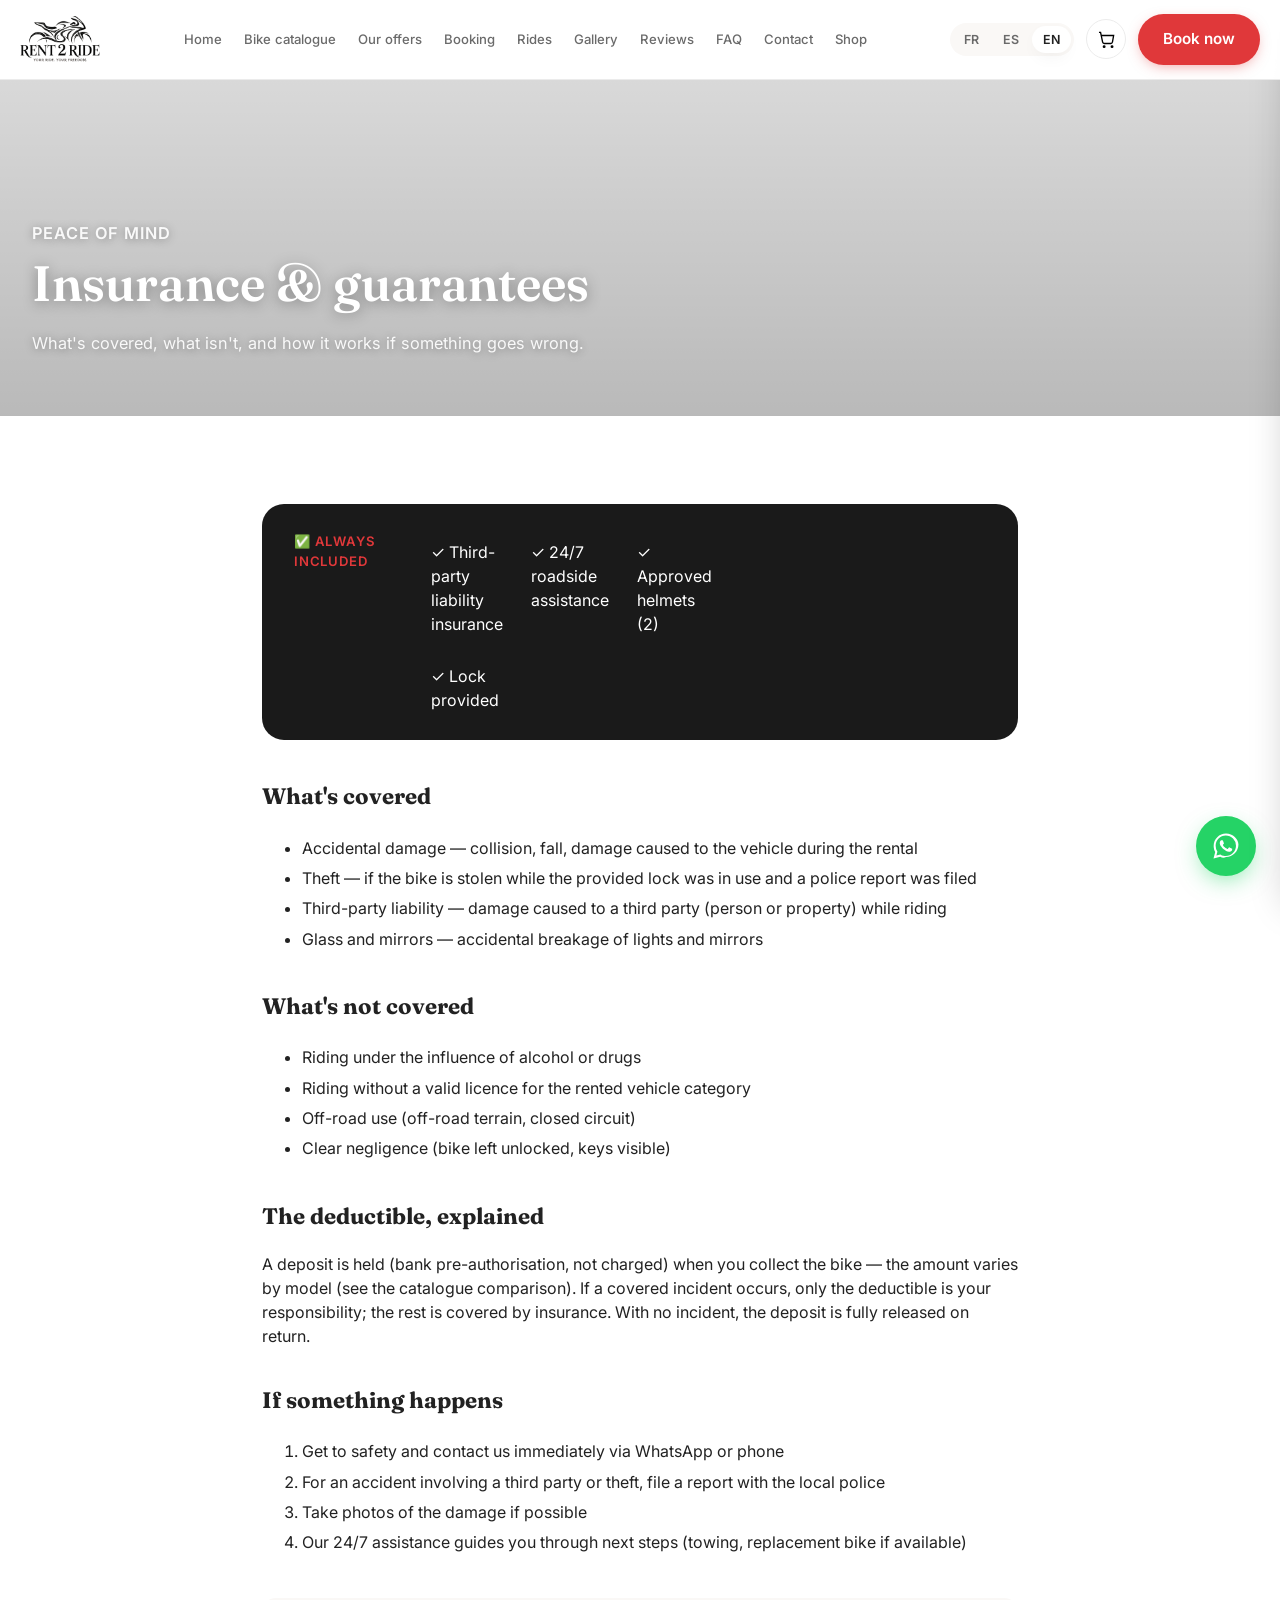
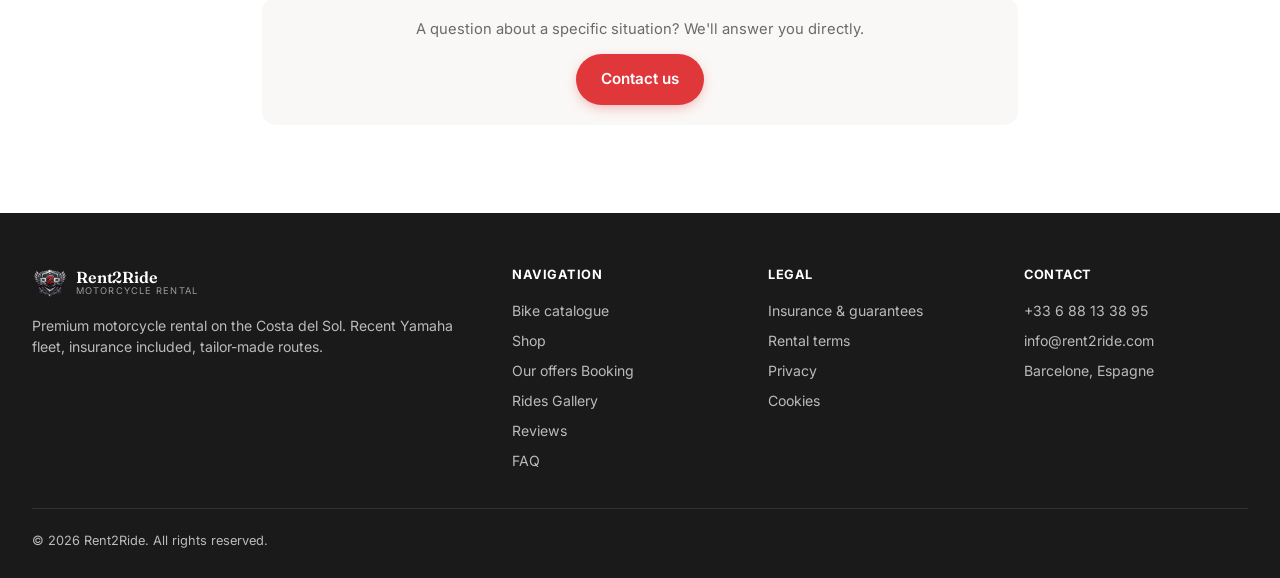
==== assurance.html @ 0ebe7603 "maj" ====
<!DOCTYPE html>
<html lang="fr">
<head>
<meta charset="UTF-8">
<meta name="viewport" content="width=device-width, initial-scale=1.0">
<title data-i18n="title_insurance">Assurance & Garanties — Rent2Ride</title>
<meta name="description" content="Ce qui est couvert par l'assurance incluse avec chaque location de moto Rent2Ride : dommages, vol, franchise, assistance.">
<link rel="canonical" href="https://motion3d95.github.io/Rent2Ride/assurance.html">
<link rel="manifest" href="./manifest.json">
<meta name="theme-color" content="#E0383A">
<link rel="icon" type="image/png" href="./favicon.png">
<link rel="preconnect" href="https://fonts.googleapis.com">
<link rel="preconnect" href="https://fonts.gstatic.com" crossorigin>
<link href="https://fonts.googleapis.com/css2?family=Fraunces:ital,opsz,wght@0,9..144,400;0,9..144,600;1,9..144,500&family=Inter:wght@400;500;600;700&display=swap" rel="stylesheet">
<link rel="stylesheet" href="./css/base.css">
<link rel="stylesheet" href="./css/components.css">
</head>
<body>

<header class="site-header">
  <nav class="nav">
    <a href="index.html" class="logo">
      <img src="./images/logo-signature.png" alt="Rent2Ride — Your Ride. Your Freedom." class="logo-full">
    </a>
    <button class="burger" aria-label="Menu" aria-expanded="false">&#9776;</button>
    <div class="nav-links">
      <a href="index.html" data-i18n="nav_home">Accueil</a>
      <a href="catalogue.html" data-i18n="nav_fleet">Catalogue motos</a>
      <a href="offres.html" data-i18n="nav_packs">Nos offres</a>
      <a href="reservation.html" data-i18n="nav_booking">Réservation</a>
      <a href="balades.html" data-i18n="nav_rides">Balades</a>
      <a href="galerie.html" data-i18n="nav_gallery">Galerie</a>
      <a href="avis.html" data-i18n="nav_reviews">Avis clients</a>
      <a href="faq.html" data-i18n="nav_faq">FAQ</a>
      <a href="contact.html" data-i18n="nav_contact">Contact</a>
      <a href="boutique.html" data-i18n="nav_shop">Boutique</a>
      <a href="reservation.html#booking" class="btn btn-primary nav-cta" data-i18n="nav_book">Réserver</a>
    </div>
    <div class="nav-right">
      <div class="lang-switch">
        <button data-lang="fr">FR</button>
        <button data-lang="es">ES</button>
        <button data-lang="en">EN</button>
      </div>
      <button class="cart-toggle" aria-label="Panier" title="Panier">
        <svg viewBox="0 0 24 24" fill="none" stroke="currentColor" stroke-width="1.7"><circle cx="9" cy="21" r="1"/><circle cx="19" cy="21" r="1"/><path d="M2.5 3h2l2.6 12.4a2 2 0 0 0 2 1.6h8.4a2 2 0 0 0 2-1.6L21 7H6"/></svg>
        <span class="cart-badge">0</span>
      </button>
      <a href="reservation.html#booking" class="btn btn-primary" data-i18n="nav_book">Réserver</a>
    </div>
  </nav>
</header>

<section class="page-hero" style="--hero-img:url('./images/route-coast.jpg')">
  <div class="container">
    <p class="eyebrow" data-i18n="insurance_eyebrow">TRANQUILLITÉ D'ESPRIT</p>
    <h1 data-i18n="insurance_title">Assurance &amp; garanties</h1>
    <p data-i18n="insurance_sub">Ce qui est couvert, ce qui ne l'est pas, et comment ça marche en cas de pépin.</p>
  </div>
</section>

<section class="section">
  <div class="container" style="max-width:820px;">

    <div class="included-strip" style="margin-bottom:40px;">
      <p class="eyebrow" data-i18n="insurance_included_h">✅ TOUJOURS INCLUS</p>
      <div class="included-grid">
        <div><span>✓</span> <span data-i18n="ins_inc_1">Assurance responsabilité civile</span></div>
        <div><span>✓</span> <span data-i18n="ins_inc_2">Assistance dépannage 24/7</span></div>
        <div><span>✓</span> <span data-i18n="ins_inc_3">Casques homologués (2)</span></div>
        <div><span>✓</span> <span data-i18n="ins_inc_4">Antivol fourni</span></div>
      </div>
    </div>

    <h2 style="font-family:var(--f-display); font-size:1.4rem;" data-i18n="ins_h_covered">Ce qui est couvert</h2>
    <ul style="line-height:1.9;">
      <li data-i18n="ins_cov_1">Dommages accidentels — collision, chute, dégâts causés au véhicule pendant la location</li>
      <li data-i18n="ins_cov_2">Vol — si la moto est volée alors que l'antivol fourni était utilisé et que vous avez déposé plainte</li>
      <li data-i18n="ins_cov_3">Responsabilité civile — dommages causés à un tiers (personne ou bien) pendant la conduite</li>
      <li data-i18n="ins_cov_4">Bris de glace et rétroviseurs — casse accidentelle des optiques et rétroviseurs</li>
    </ul>

    <h2 style="font-family:var(--f-display); font-size:1.4rem; margin-top:36px;" data-i18n="ins_h_excluded">Ce qui n'est pas couvert</h2>
    <ul style="line-height:1.9;">
      <li data-i18n="ins_exc_1">Conduite sous l'emprise d'alcool ou de stupéfiants</li>
      <li data-i18n="ins_exc_2">Conduite sans permis valide pour la catégorie du véhicule loué</li>
      <li data-i18n="ins_exc_3">Usage hors route (tout-terrain, circuit fermé)</li>
      <li data-i18n="ins_exc_4">Négligence manifeste (moto laissée non verrouillée, clés visibles)</li>
    </ul>

    <h2 style="font-family:var(--f-display); font-size:1.4rem; margin-top:36px;" data-i18n="ins_h_deposit">La franchise, en clair</h2>
    <p data-i18n="ins_deposit_p">Une caution est prélevée (empreinte bancaire, non débitée) au retrait de la moto — son montant varie selon le modèle (voir le comparateur du catalogue). En cas de sinistre couvert, seule la franchise reste à votre charge ; le reste est pris en charge par l'assurance. Sans sinistre, la caution est intégralement libérée au retour du véhicule.</p>

    <h2 style="font-family:var(--f-display); font-size:1.4rem; margin-top:36px;" data-i18n="ins_h_claim">En cas de sinistre</h2>
    <ol style="line-height:1.9;">
      <li data-i18n="ins_claim_1">Mettez-vous en sécurité et contactez-nous immédiatement via WhatsApp ou par téléphone</li>
      <li data-i18n="ins_claim_2">En cas d'accident avec un tiers ou de vol, déposez plainte auprès de la police locale</li>
      <li data-i18n="ins_claim_3">Prenez des photos des dégâts si possible</li>
      <li data-i18n="ins_claim_4">Notre assistance 24/7 vous guide pour la suite (remorquage, moto de remplacement si disponible)</li>
    </ol>

    <div style="background:var(--c-bg-cream); border-radius:var(--radius-md); padding:20px 24px; margin-top:40px; text-align:center;">
      <p style="margin:0 0 14px; font-size:.92rem; color:var(--c-ink-soft);" data-i18n="ins_cta_text">Une question sur une situation précise ? On vous répond directement.</p>
      <a href="contact.html" class="btn btn-primary" data-i18n="ins_cta_btn">Nous contacter</a>
    </div>

  </div>
</section>

<footer class="site-footer">
  <div class="container">
    <div class="footer-grid">
      <div>
        <div class="logo" style="margin-bottom:14px;">
          <span class="logo-mark"><img src="./images/logo-header.png" alt="Rent2Ride logo"></span>
          <span class="logo-text"><strong style="color:#fff;">Rent2Ride</strong><span>Motorcycle Rental</span></span>
        </div>
        <p data-i18n="footer_about">Location de motos premium sur la Costa del Sol.</p>
      </div>
      <div>
        <h5 data-i18n="footer_nav_h">Navigation</h5>
        <ul>
          <li><a href="catalogue.html" data-i18n="nav_fleet">Catalogue motos</a></li>
          <li><a href="boutique.html" data-i18n="nav_shop">Boutique</a></li>
          <li><a href="offres.html" data-i18n="nav_packs">Nos offres</a>
      <a href="reservation.html" data-i18n="nav_booking">Réservation</a></li>
          <li><a href="balades.html" data-i18n="nav_rides">Balades</a>
      <a href="galerie.html" data-i18n="nav_gallery">Galerie</a></li>
          <li><a href="avis.html" data-i18n="nav_reviews">Avis clients</a></li>
          <li><a href="faq.html" data-i18n="nav_faq">FAQ</a></li>
        </ul>
      </div>
      <div>
        <h5 data-i18n="footer_legal_h">Informations légales</h5>
        <ul>
          <li><a href="assurance.html" data-i18n="nav_insurance">Assurance &amp; garanties</a></li>
          <li><a href="conditions.html" data-i18n="footer_legal_terms">Conditions de location</a></li>
          <li><a href="#" data-i18n="footer_legal_privacy">Confidentialité</a></li>
          <li><a href="#" data-i18n="footer_legal_cookies">Cookies</a></li>
        </ul>
      </div>
      <div>
        <h5 data-i18n="footer_contact_h">Contact</h5>
        <ul>
          <li>+33 6 88 13 38 95</li>
          <li>info@rent2ride.com</li>
          <li>Barcelone, Espagne</li>
        </ul>
      </div>
    </div>
    <div class="footer-bottom">
      <span>&copy; 2026 Rent2Ride. <span data-i18n="footer_rights">Tous droits réservés.</span></span>
    </div>
  </div>
</footer>

<div class="whatsapp-fab">
  <div class="whatsapp-panel" id="whatsappPanel">
    <div class="whatsapp-panel-head">
      <div class="avatar"><img src="./images/logo-header.png" alt=""></div>
      <div>
        <strong data-i18n="wa_name">Rent2Ride</strong>
        <span data-i18n="wa_status">Répond généralement en quelques minutes</span>
      </div>
    </div>
    <div class="whatsapp-panel-body">
      <div class="whatsapp-msg" data-i18n="wa_message">👋 Bonjour ! Une question ?</div>
    </div>
    <div class="whatsapp-panel-foot">
      <a id="whatsappLink" href="#" target="_blank" rel="noopener" class="btn btn-block" style="background:#25D366; color:#fff;" data-i18n="wa_cta">Démarrer la discussion</a>
    </div>
  </div>
  <button class="whatsapp-bubble" id="whatsappBubble" aria-label="WhatsApp">
    <svg viewBox="0 0 24 24" fill="currentColor"><path d="M12.04 2C6.58 2 2.13 6.45 2.13 11.91c0 1.75.46 3.39 1.26 4.81L2 22l5.42-1.36c1.36.74 2.92 1.16 4.621.16h.01c5.46 0 9.91-4.45 9.91-9.91C21.96 6.45 17.5 2 12.04 2zm0 18.06h-.01c-1.5 0-2.97-.4-4.25-1.16l-.3-.18-3.16.79.84-3.08-.2-.32a8.07 8.07 0 0 1-1.24-4.3c0-4.49 3.65-8.14 8.14-8.14 2.17 0 4.21.85 5.75 2.39a8.07 8.07 0 0 1 2.38 5.75c0 4.49-3.65 8.14-8.14 8.14zm4.47-6.1c-.25-.12-1.45-.72-1.68-.8-.22-.08-.39-.12-.55.12-.16.25-.63.8-.77.96-.14.16-.28.18-.53.06-.25-.12-1.05-.39-2-1.23-.74-.66-1.24-1.47-1.39-1.72-.14-.25-.02-.38.11-.51.11-.11.25-.28.37-.42.12-.14.16-.25.25-.41.08-.16.04-.31-.02-.43-.06-.12-.55-1.32-.75-1.81-.2-.48-.4-.41-.55-.42h-.47c-.16 0-.43.06-.65.31-.22.25-.86.84-.86 2.04 0 1.2.88 2.37 1 2.53.12.16 1.73 2.64 4.19 3.7.58.25 1.04.4 1.4.51.59.19 1.12.16 1.55.1.47-.07 1.45-.59 1.65-1.16.2-.57.2-1.06.14-1.16-.06-.1-.22-.16-.47-.28z"/></svg>
  </button>
</div>


<!-- ================= CART OVERLAY + DRAWER ================= -->
<div class="cart-overlay" id="cartOverlay"></div>
<aside class="cart-drawer" id="cartDrawer">

  <div class="cart-view" id="cartView">
    <div class="cart-drawer-head">
      <h3 data-i18n="cart_title">Votre panier</h3>
      <button class="cart-drawer-close" id="cartClose" aria-label="Fermer">&times;</button>
    </div>

    <div class="cart-empty" id="cartEmpty">
      <span style="font-size:2rem;">🛍️</span>
      <p data-i18n="cart_empty">Votre panier est vide.</p>
      <a href="boutique.html" class="btn btn-outline" data-i18n="cart_empty_cta">Voir la boutique</a>
    </div>

    <div class="cart-items" id="cartItems"></div>

    <div class="cart-drawer-footer" id="cartFooter" style="display:none;">
      <div class="cart-total-row">
        <span data-i18n="cart_subtotal">Sous-total</span>
        <span id="cartTotal">0,00 €</span>
      </div>
      <p class="cart-shipping-note" data-i18n="cart_shipping_note">Frais de livraison calculés à la confirmation.</p>
      <button class="btn btn-primary btn-block" id="cartCheckoutBtn" data-i18n="cart_checkout">Passer la commande</button>
    </div>
  </div>

  <div class="checkout-view" id="checkoutView" style="display:none;">
    <div class="cart-drawer-head">
      <h3 data-i18n="checkout_title">Finaliser la commande</h3>
      <button class="cart-drawer-close" id="cartClose2" aria-label="Fermer" onclick="closeCartDrawer()">&times;</button>
    </div>
    <div class="checkout-form">
      <p class="checkout-payment-note" data-i18n="checkout_payment_note">Le paiement en ligne sécurisé arrive bientôt. Pour l'instant, on confirme votre commande et le règlement ensemble.</p>
      <div class="checkout-error" id="checkoutError" data-i18n="checkout_required">Merci de renseigner au moins votre nom et un moyen de vous contacter (e-mail ou téléphone).</div>
      <label><span data-i18n="checkout_name">Nom complet</span>
        <input type="text" id="checkoutName" autocomplete="name" placeholder="Jean Dupont">
      </label>
      <label><span data-i18n="checkout_email">E-mail</span>
        <input type="email" id="checkoutEmail" autocomplete="email" placeholder="jean.dupont@email.com">
      </label>
      <label><span data-i18n="checkout_phone">Téléphone</span>
        <input type="tel" id="checkoutPhone" autocomplete="tel" placeholder="+33 6 12 34 56 78">
      </label>
      <label><span data-i18n="checkout_address">Adresse de livraison</span>
        <input type="text" id="checkoutAddress" autocomplete="street-address" placeholder="12 rue de la Paix, 75002 Paris">
      </label>
      <label><span data-i18n="checkout_note">Note (optionnel)</span>
        <textarea id="checkoutNote" data-i18n-placeholder="checkout_note_ph" placeholder="Précisions sur votre commande…"></textarea>
      </label>
    </div>
    <div class="checkout-actions">
      <button class="checkout-back" id="checkoutBackBtn" data-i18n="checkout_back_cart">Retour au panier</button>
      <button class="btn btn-primary btn-block" id="checkoutSendBtn" data-i18n="checkout_send_both">Envoyer ma commande</button>
    </div>
  </div>

</aside>

<script src="./js/i18n.js"></script>
<script src="./js/main.js"></script>
</body>
</html>
---- css/base.css ----
/* =========================================================
   RENT2RIDE — PREMIUM EDITION
   style.css — Part 1: Design tokens, reset, base, header
   ---------------------------------------------------------
   DESIGN TOKENS (edit these to re-theme the whole site)
   ========================================================= */
:root{
  /* Colors — Airbnb-inspired: clean white/cream base, one vivid accent */
  --c-bg:          #FFFFFF;   /* page background */
  --c-bg-cream:    #FAF8F6;   /* alternating section background */
  --c-card:        #FFFFFF;   /* card background */
  --c-border:      #EBEBEB;   /* hairline borders */
  --c-ink:         #222222;   /* primary text */
  --c-ink-soft:    #6A6A6A;   /* secondary/muted text */
  --c-ink-faint:   #9A9A9A;   /* tertiary text, placeholders */

  --c-accent:      #E0383A;   /* primary accent — vivid coral-red */
  --c-accent-dark: #C32A2C;   /* accent hover/active */
  --c-accent-soft: #FDEDED;   /* accent tint background (badges, highlights) */

  --c-gold:        #B98B4E;   /* secondary accent — used sparingly (ratings, premium badges) */
  --c-success:     #1E8E5A;   /* confirmations, included-features check */
  --c-success-soft:#E9F6EF;

  --c-dark:        #1A1A1A;   /* footer, dark sections */
  --c-dark-soft:   #2B2B2B;

  /* Type */
  --f-display: 'Fraunces', Georgia, serif;       /* headlines — warm serif, premium feel */
  --f-body:    'Inter', -apple-system, 'Segoe UI', sans-serif; /* everything else */

  /* Scale */
  --radius-sm: 8px;
  --radius-md: 14px;
  --radius-lg: 22px;
  --radius-pill: 999px;

  --shadow-card:    0 6px 20px -8px rgba(0,0,0,.12);
  --shadow-card-hover: 0 16px 40px -12px rgba(0,0,0,.18);
  --shadow-popover: 0 12px 36px -8px rgba(0,0,0,.22);

  --container: 1280px;
  --container-narrow: 920px;
}

*{ box-sizing:border-box; }
html{ scroll-behavior:smooth; max-width:100%; overflow-x:hidden; }
body{
  margin:0;
  font-family:var(--f-body);
  color:var(--c-ink);
  background:var(--c-bg);
  -webkit-font-smoothing:antialiased;
  line-height:1.5;
}
img{ max-width:100%; display:block; }
a{ color:inherit; text-decoration:none; }
button{ font-family:inherit; }
.container{ max-width:var(--container); margin:0 auto; padding:0 32px; }
.container-narrow{ max-width:var(--container-narrow); margin:0 auto; padding:0 32px; }

@media (max-width:640px){
  .container, .container-narrow{ padding:0 20px; }
}

@media (prefers-reduced-motion: reduce){
  *{ animation-duration:.001ms !important; transition-duration:.001ms !important; scroll-behavior:auto !important; }
}

:focus-visible{ outline:2px solid var(--c-accent); outline-offset:2px; border-radius:4px; }

/* =========================================================
   BUTTONS
   ========================================================= */
.btn{
  display:inline-flex; align-items:center; justify-content:center; gap:8px;
  font-family:var(--f-body); font-weight:600; font-size:.95rem;
  padding:13px 24px;
  border-radius:var(--radius-pill);
  border:1px solid transparent;
  cursor:pointer;
  transition:transform .15s ease, box-shadow .15s ease, background .2s, color .2s, border-color .2s;
  white-space:nowrap;
}
.btn:active{ transform:scale(.98); }
.btn-primary{
  background:var(--c-accent); color:#fff;
  box-shadow:0 4px 14px -4px rgba(224,56,58,.5);
}
.btn-primary:hover{ background:var(--c-accent-dark); }
.btn-outline{
  background:#fff; color:var(--c-ink); border-color:var(--c-ink);
}
.btn-outline:hover{ background:var(--c-ink); color:#fff; }
.btn-ghost{
  background:transparent; color:var(--c-ink); border-color:var(--c-border);
}
.btn-ghost:hover{ border-color:var(--c-ink); }
.btn-dark{ background:var(--c-dark); color:#fff; }
.btn-dark:hover{ background:var(--c-dark-soft); }
.btn-sm{ padding:9px 18px; font-size:.85rem; }
.btn-lg{ padding:16px 32px; font-size:1.05rem; }
.btn-block{ width:100%; }
.btn[disabled]{ opacity:.5; cursor:not-allowed; }

/* =========================================================
   HEADER / NAV
   ========================================================= */
.site-header{
  position:sticky; top:0; z-index:100;
  background:rgba(255,255,255,.92);
  backdrop-filter:blur(10px);
  border-bottom:1px solid var(--c-border);
}
.nav{
  display:flex; align-items:center; justify-content:space-between;
  padding:14px 20px;
  max-width:var(--container); margin:0 auto;
  gap:12px;
}
.logo{
  display:flex; align-items:center; gap:8px;
  white-space:nowrap; flex-shrink:0;
}
.logo-mark{
  width:36px; height:36px; border-radius:50%;
  overflow:hidden; flex-shrink:0;
  display:flex; align-items:center; justify-content:center;
}
.logo-mark img{ width:100%; height:100%; object-fit:cover; }
.logo-text{ display:flex; flex-direction:column; line-height:1.05; }
.logo-text strong{
  font-family:var(--f-display); font-size:1rem; font-weight:600; letter-spacing:-.01em;
}
.logo-text span{ font-size:.58rem; color:var(--c-ink-faint); letter-spacing:.12em; text-transform:uppercase; }

/* Nouveau logo complet (icône + RENT2RIDE + slogan intégrés dans l'image) */
.logo-full{
  height:46px; width:auto; display:block;
}
.logo-full-white{
  filter:brightness(0) invert(1); /* logo noir -> blanc, pour le footer sombre */
}

.nav-links{
  display:flex; align-items:center; gap:18px;
  font-size:.82rem; font-weight:500;
  flex-wrap:nowrap;
  flex:1; justify-content:center;
}
.nav-links a{
  position:relative; padding:6px 2px; color:var(--c-ink-soft);
  transition:color .2s;
}
.nav-links a:hover, .nav-links a.active{ color:var(--c-ink); }
.nav-links a.active::after{
  content:""; position:absolute; left:0; right:0; bottom:-4px; height:2px;
  background:var(--c-accent); border-radius:2px;
}
.nav-links .nav-cta{ display:none; }

.nav-right{ display:flex; align-items:center; gap:12px; }

.lang-switch{
  display:flex; gap:2px;
  background:var(--c-bg-cream); border-radius:var(--radius-pill); padding:3px;
}
.lang-switch button{
  background:transparent; border:0;
  color:var(--c-ink-soft); font-size:.78rem; font-weight:600;
  padding:6px 11px; border-radius:var(--radius-pill); cursor:pointer;
  transition:all .15s;
}
.lang-switch button:hover{ color:var(--c-ink); }
.lang-switch button.active{ background:#fff; color:var(--c-ink); box-shadow:var(--shadow-card); }

.burger{
  display:none; background:none; border:0; color:var(--c-ink);
  font-size:1.5rem; cursor:pointer; line-height:1;
}

@media (max-width:1100px){
  .nav-links{
    display:none;
    position:absolute; top:100%; left:0; right:0;
    background:#fff;
    flex-direction:column; align-items:flex-start;
    padding:20px 24px 28px; gap:18px;
    border-top:1px solid var(--c-border);
    box-shadow:var(--shadow-popover);
  }
  .nav-links.open{ display:flex; }
  .burger{ display:block; }
  .nav-right .btn-primary{ display:none; }
  .nav-links .nav-cta{ display:block; margin-top:6px; }
}
@media (max-width:420px){
  .nav{ padding:14px 16px; gap:8px; }
  .logo-text strong{ font-size:1rem; }
  .logo-text span{ font-size:.56rem; }
  .lang-switch button{ padding:5px 8px; font-size:.72rem; }
}

/* =========================================================
   AJUSTEMENTS MOBILE / TABLETTE — confort de lecture et de saisie
   ========================================================= */
@media (max-width:640px){
  /* Empêche le zoom automatique iOS Safari quand on touche un champ
     (déclenché par tout champ dont la police fait moins de 16px) */
  .field select, .field input, .field textarea,
  .checkout-form input, .checkout-form textarea{
    font-size:16px;
  }
  /* Cibles tactiles un peu plus généreuses sur petit écran */
  .qty-btn{ width:30px; height:30px; }
  .lang-switch button{ padding:7px 10px; }
}
---- css/components.css ----
/* =========================================================
   RENT2RIDE — PREMIUM EDITION
   components.css — sections, cards, hero, calendar, forms,
   reviews, FAQ, gallery, WhatsApp widget, footer
   ========================================================= */

/* =========================================================
   SECTION HEADERS / LAYOUT
   ========================================================= */
.section{ padding:88px 0; }
.section--tight{ padding:56px 0; }
.section--cream{ background:var(--c-bg-cream); }
.section--dark{ background:var(--c-dark); color:#fff; }

.section-head{
  display:flex; justify-content:space-between; align-items:flex-end;
  gap:32px; margin-bottom:44px; flex-wrap:wrap;
}
.eyebrow{
  font-size:.82rem; font-weight:600; letter-spacing:.06em; text-transform:uppercase;
  color:var(--c-accent); margin:0 0 10px;
}
.section--dark .eyebrow{ color:var(--c-gold); }
.section-head h2{
  font-family:var(--f-display); font-weight:600;
  font-size:clamp(1.9rem, 3.6vw, 2.6rem);
  margin:0; line-height:1.15; letter-spacing:-.01em;
}
.section-head p{ max-width:480px; color:var(--c-ink-soft); line-height:1.6; margin:10px 0 0; }
.section--dark .section-head p{ color:rgba(255,255,255,.7); }
.section-head-center{ text-align:center; }
.section-head-center .section-head-inner{ max-width:640px; margin:0 auto; }
.section-head-center p{ margin:10px auto 0; }

@media (max-width:640px){
  .section{ padding:56px 0; }
}

/* =========================================================
   HERO (homepage)
   ========================================================= */
.hero{
  position:relative;
  min-height:86vh;
  display:flex; align-items:center;
  overflow:hidden;
  background:
    linear-gradient(180deg, rgba(0,0,0,.05) 0%, rgba(0,0,0,.45) 100%),
    var(--hero-img, linear-gradient(135deg,#3a4750 0%, #8a5a3c 45%, #E0383A 75%, #f0b25f 100%));
  background-size:cover; background-position:center;
  background-attachment:fixed;
  color:#fff;
}
@media (max-width:900px){
  /* background-attachment:fixed est peu fiable sur mobile (Safari iOS
     notamment) et peut nuire aux performances de défilement — on
     repasse en fond classique sous 900px, où l'effet se voit peu
     de toute façon vu la hauteur d'écran réduite. */
  .hero{ background-attachment:scroll; }
}

/* ---- Carrousel de photos en fondu automatique (page d'accueil) ---- */
.hero-carousel{ position:absolute; inset:0; z-index:0; }
.hero-slide{
  position:absolute; inset:0;
  background-size:cover; background-position:center;
  background-attachment:fixed;
  opacity:0;
  transition:opacity 1.6s ease;
}
.hero-slide.is-active{ opacity:1; }
@media (max-width:900px){ .hero-slide{ background-attachment:scroll; } }

/* ---- Vidéo de fond ---- */
.hero-video-section{
  /* Supprime le fond image — la vidéo prend le relais */
  background:none;
  background-color:#111;
}
.hero-video-bg{
  position:absolute; inset:0;
  width:100%; height:100%;
  object-fit:cover; object-position:center;
  z-index:0;
  will-change:transform;
}
.hero-video-overlay{
  position:absolute; inset:0; z-index:1;
  background:linear-gradient(
    180deg,
    rgba(0,0,0,.05) 0%,
    rgba(0,0,0,.38) 100%
  );
}
/* Sur mobile : un peu plus present pour garder le texte lisible sur un écran plus petit */
@media (max-width:640px){
  .hero-video-overlay{ background:linear-gradient(180deg, rgba(0,0,0,.1) 0%, rgba(0,0,0,.42) 100%); }
}
/* Respect du préférence "réduire les animations" : on affiche la photo poster à la place */
@media (prefers-reduced-motion: reduce){
  .hero-video-bg{ display:none; }
  .hero-video-section{ background:url('./images/hero.jpg') center/cover no-repeat; }
}

.hero-content{
  position:relative; z-index:2;
  max-width:680px; padding:140px 32px 110px;
}
/* ---- Hero layout : texte gauche / grand logo droite ---- */
.hero-split{
  display:grid;
  grid-template-columns:1fr 1fr;
  gap:40px;
  align-items:center;
  padding:140px 32px 110px;
  max-width:1280px;
  margin:0 auto;
}
.hero-left{
  display:flex; flex-direction:column; gap:20px;
}
.hero-right{
  display:flex; align-items:center; justify-content:flex-end;
}
.hero-logo-big{
  width:100%;
  max-width:520px;
  height:auto;
  filter:drop-shadow(0 8px 32px rgba(0,0,0,.5));
  animation:float 4s ease-in-out infinite;
}
@keyframes float{
  0%, 100%{ transform:translateY(0); }
  50%{ transform:translateY(-12px); }
}
@media (max-width:900px){
  .hero-split{
    grid-template-columns:1fr;
    padding:100px 24px 60px;
  }
  .hero-right{
    justify-content:center;
    order:-1;
  }
  .hero-logo-big{ max-width:300px; }
}

.hero-badge-pill{
  display:inline-flex; align-items:center; gap:8px;
  background:rgba(255,255,255,.18); backdrop-filter:blur(6px);
  border:1px solid rgba(255,255,255,.3);
  padding:7px 16px; border-radius:var(--radius-pill);
  font-size:.8rem; font-weight:600; letter-spacing:.04em;
  margin-bottom:24px;
}
.hero h1{
  font-family:var(--f-display); font-weight:600;
  font-size:clamp(2.6rem, 5.8vw, 4.2rem);
  line-height:1.08; letter-spacing:-.02em;
  margin:0 0 20px;
  text-shadow:0 3px 18px rgba(0,0,0,.4);
}
.hero p{
  font-size:1.15rem; line-height:1.6; color:rgba(255,255,255,.92);
  max-width:520px; margin:0 0 32px;
  text-shadow:0 2px 10px rgba(0,0,0,.4);
}
/* Slogan — larger, italic, with a subtle left accent bar */
.hero-slogan{
  font-family:var(--f-display) !important;
  font-size:clamp(1.3rem, 2.6vw, 1.75rem) !important;
  font-style:italic;
  font-weight:500;
  color:#fff !important;
  line-height:1.3 !important;
  margin:0 0 18px !important;
  padding-left:16px;
  border-left:3px solid var(--c-accent);
  letter-spacing:-.01em;
  text-shadow:0 2px 10px rgba(0,0,0,.4);
}
.hero-ctas{ display:flex; gap:14px; flex-wrap:wrap; }
.hero-ctas .btn-outline{ background:rgba(255,255,255,.1); color:#fff; border-color:rgba(255,255,255,.6); }
.hero-ctas .btn-outline:hover{ background:#fff; color:var(--c-ink); }

.trust-strip{
  background:#fff; border-bottom:1px solid var(--c-border);
  padding:28px 0;
}
.trust-grid{
  display:flex; justify-content:space-between; gap:24px; flex-wrap:wrap;
}
.trust-item{ display:flex; align-items:center; gap:12px; }
.trust-item .ico{ width:30px; height:30px; color:var(--c-accent); flex-shrink:0; }
.trust-item strong{ display:block; font-size:.95rem; }
.trust-item span{ font-size:.8rem; color:var(--c-ink-soft); }

/* =========================================================
   BIKE CARDS (catalogue)
   ========================================================= */
.fleet-grid{
  display:grid; grid-template-columns:repeat(4, 1fr); gap:24px;
}
@media (max-width:1080px){ .fleet-grid{ grid-template-columns:repeat(2,1fr); } }
@media (max-width:640px){ .fleet-grid{ grid-template-columns:1fr; } }

.bike-card{
  background:var(--c-card);
  border-radius:var(--radius-lg);
  overflow:hidden;
  border:1px solid var(--c-border);
  display:flex; flex-direction:column;
  transition:transform .25s ease, box-shadow .25s ease;
}
.bike-card:hover{ transform:translateY(-4px); box-shadow:var(--shadow-card-hover); }

.bike-photo{
  aspect-ratio:4/3;
  background:
    var(--bike-img, linear-gradient(135deg,#e8e4de,#c9c2b6));
  background-size:cover; background-position:center;
  position:relative;
}
.bike-badge{
  position:absolute; top:14px; left:14px;
  background:#fff; color:var(--c-ink);
  font-size:.72rem; font-weight:700; letter-spacing:.03em;
  padding:6px 12px; border-radius:var(--radius-pill);
  box-shadow:var(--shadow-card);
}
/* ---- Badge de disponibilité — bandeau en bas de la photo,
   pleine largeur, vert/rouge plein pour être lisible sur tous
   les écrans (y compris mobile, où il n'y a pas la place pour
   deux badges côte à côte en haut) ---- */
.bike-availability{
  position:absolute; bottom:0; left:0; right:0;
  display:flex; align-items:center; justify-content:center; gap:7px;
  font-size:.78rem; font-weight:700; letter-spacing:.03em;
  padding:9px 12px;
  color:#fff;
}
.bike-availability::before{
  content:""; width:8px; height:8px; border-radius:50%; flex-shrink:0;
  background:#fff;
}
.bike-availability.is-available{
  background:var(--c-success);
}
.bike-availability.is-unavailable{
  background:var(--c-accent);
}

/* ---- Carte grisée quand la moto est indisponible ---- */
.bike-card.unavailable .bike-photo{
  filter:grayscale(.85) brightness(.8);
}
.bike-card.unavailable .bike-price-row .btn{
  background:var(--c-border); color:var(--c-ink-faint);
  box-shadow:none; cursor:not-allowed; pointer-events:none;
}
.bike-body{ padding:20px 20px 22px; display:flex; flex-direction:column; gap:12px; flex:1; }
.bike-top-row{ display:flex; justify-content:space-between; align-items:flex-start; gap:8px; }
.bike-name{ font-family:var(--f-display); font-size:1.25rem; font-weight:600; margin:0; }
.bike-tag{ font-size:.82rem; color:var(--c-ink-soft); margin:2px 0 0; }
.bike-rating{ display:flex; align-items:center; gap:4px; font-size:.85rem; font-weight:600; flex-shrink:0; white-space:nowrap; }
.bike-rating .star{ color:var(--c-ink); }
.bike-features{ list-style:none; padding:0; margin:0; display:flex; flex-direction:column; gap:6px; font-size:.86rem; color:var(--c-ink-soft); }
.bike-features li{ display:flex; align-items:flex-start; gap:8px; }
.bike-features li::before{ content:"✓"; color:var(--c-success); font-weight:700; flex-shrink:0; }
.bike-price-row{
  display:flex; justify-content:space-between; align-items:center;
  padding-top:12px; border-top:1px solid var(--c-border); margin-top:auto;
}
.bike-price{ font-family:var(--f-display); font-size:1.3rem; font-weight:600; }
.bike-price small{ font-family:var(--f-body); font-size:.8rem; font-weight:400; color:var(--c-ink-soft); }

/* =========================================================
   PRICING TABLE
   ========================================================= */
.price-table-wrap{ overflow-x:auto; border-radius:var(--radius-lg); border:1px solid var(--c-border); }
table.price-table{ width:100%; border-collapse:collapse; background:#fff; min-width:680px; }
table.price-table th, table.price-table td{ padding:16px 20px; text-align:left; border-bottom:1px solid var(--c-border); font-size:.92rem; }
table.price-table thead th{ font-weight:700; font-size:.78rem; letter-spacing:.04em; text-transform:uppercase; color:var(--c-ink-soft); background:var(--c-bg-cream); border-bottom:none; }
table.price-table tbody tr:last-child td{ border-bottom:none; }
table.price-table tbody tr:hover{ background:var(--c-bg-cream); }
.price-cell{ font-family:var(--f-display); font-weight:600; }
.price-cell small{ font-family:var(--f-body); color:var(--c-ink-soft); font-weight:400; font-size:.78rem; }
.price-note{ margin-top:16px; font-size:.85rem; color:var(--c-ink-soft); line-height:1.6; }

/* =========================================================
   INCLUDED / TRUST GRID
   ========================================================= */
.included-grid{ display:grid; grid-template-columns:repeat(3,1fr); gap:28px; margin-top:8px; }
@media (max-width:880px){ .included-grid{ grid-template-columns:1fr 1fr; } }
@media (max-width:560px){ .included-grid{ grid-template-columns:1fr; } }
.included-item{ display:flex; gap:16px; align-items:flex-start; }
.included-icon{
  width:48px; height:48px; border-radius:50%; flex-shrink:0;
  display:flex; align-items:center; justify-content:center;
  background:var(--c-accent-soft); color:var(--c-accent); font-size:1.3rem;
}
.included-item h4{ margin:0 0 5px; font-size:.95rem; font-weight:700; }
.included-item p{ margin:0; font-size:.88rem; color:var(--c-ink-soft); line-height:1.55; }

/* =========================================================
   CALENDAR + BOOKING FORM
   ========================================================= */
.booking-wrap{ display:grid; grid-template-columns:1.2fr 1fr; gap:32px; align-items:start; }
@media (max-width:920px){ .booking-wrap{ grid-template-columns:1fr; } }

.calendar{ background:#fff; border-radius:var(--radius-lg); border:1px solid var(--c-border); padding:26px; }
.calendar-head{ display:flex; align-items:center; justify-content:space-between; margin-bottom:16px; }
.calendar-head h3{ font-family:var(--f-display); font-size:1.2rem; margin:0; text-transform:capitalize; }
.calendar-nav{ display:flex; gap:8px; }
.calendar-nav button{
  width:34px; height:34px; border-radius:50%; border:1px solid var(--c-border);
  background:#fff; cursor:pointer; font-size:1rem; color:var(--c-ink);
  display:flex; align-items:center; justify-content:center; transition:all .15s;
}
.calendar-nav button:hover{ background:var(--c-ink); border-color:var(--c-ink); color:#fff; }
.calendar-grid{ display:grid; grid-template-columns:repeat(7,1fr); gap:4px; }
.calendar-grid .dow{ font-size:.68rem; font-weight:700; letter-spacing:.04em; text-transform:uppercase; color:var(--c-ink-faint); text-align:center; padding-bottom:6px; }
.calendar-day{
  aspect-ratio:1; display:flex; align-items:center; justify-content:center;
  border-radius:50%; font-size:.88rem; cursor:pointer; background:transparent;
  border:1px solid transparent; transition:all .12s; color:var(--c-ink); position:relative;
}
.calendar-day.empty{ background:transparent; cursor:default; }
.calendar-day.past{ color:#d8d4ce; cursor:not-allowed; }
.calendar-day:not(.empty):not(.past):hover{ border-color:var(--c-ink); }
.calendar-day.selected{ background:var(--c-accent); color:#fff; font-weight:700; }
.calendar-day.in-range{ background:var(--c-accent-soft); border-radius:0; }
.calendar-legend{ display:flex; gap:18px; margin-top:14px; font-size:.78rem; color:var(--c-ink-soft); flex-wrap:wrap; }
.calendar-legend span{ display:inline-flex; align-items:center; gap:6px; }
.dot{ width:11px; height:11px; border-radius:50%; display:inline-block; }
.dot--pick{ background:var(--c-accent); }
.dot--range{ background:var(--c-accent-soft); }

.booking-form{ background:var(--c-bg-cream); border-radius:var(--radius-lg); padding:26px; display:flex; flex-direction:column; gap:14px; }
.booking-form h3{ font-family:var(--f-display); font-size:1.2rem; margin:0 0 2px; }
.field{ display:flex; flex-direction:column; gap:6px; }
.field label{ font-size:.78rem; font-weight:700; color:var(--c-ink); }
.field select, .field input, .field textarea{
  background:#fff; color:var(--c-ink); border:1px solid var(--c-border);
  border-radius:var(--radius-sm); padding:12px 13px; font-size:.94rem; font-family:var(--f-body);
}
.field select:focus, .field input:focus, .field textarea:focus{ outline:2px solid var(--c-accent); outline-offset:0; border-color:var(--c-accent); }
.summary{ display:flex; flex-direction:column; gap:8px; padding:16px; border-radius:var(--radius-sm); background:#fff; border:1px solid var(--c-border); font-size:.9rem; }
.summary-row{ display:flex; justify-content:space-between; color:var(--c-ink-soft); }
.summary-row.total{ color:var(--c-ink); font-family:var(--f-display); font-size:1.15rem; font-weight:600; border-top:1px solid var(--c-border); padding-top:10px; margin-top:2px; }
.summary-row.total span:last-child{ color:var(--c-accent); }
.form-note{ font-size:.78rem; color:var(--c-ink-soft); line-height:1.5; }
.form-success{ display:none; background:var(--c-success-soft); border:1px solid var(--c-success); color:#14633e; padding:12px 14px; border-radius:var(--radius-sm); font-size:.86rem; }
.form-success.show{ display:block; }
.form-warning{ display:none; background:var(--c-accent-soft); border:1px solid var(--c-accent); color:var(--c-accent-dark); padding:12px 14px; border-radius:var(--radius-sm); font-size:.86rem; }
.form-warning.show{ display:block; }

/* =========================================================
   GALLERY
   ========================================================= */
.gallery-grid{
  display:grid; grid-template-columns:repeat(4, 1fr); grid-auto-rows:200px; gap:14px;
}
.gallery-item{
  border-radius:var(--radius-md); overflow:hidden; position:relative; cursor:pointer;
  background:var(--gal-img, linear-gradient(135deg,#e8e4de,#c9c2b6));
  background-size:cover; background-position:center;
}
.gallery-item.wide{ grid-column:span 2; }
.gallery-item.tall{ grid-row:span 2; }
.gallery-item::after{
  content:""; position:absolute; inset:0; background:rgba(0,0,0,0); transition:background .2s;
}
.gallery-item:hover::after{ background:rgba(0,0,0,.15); }
@media (max-width:880px){
  .gallery-grid{ grid-template-columns:repeat(2,1fr); grid-auto-rows:160px; }
  .gallery-item.wide{ grid-column:span 2; }
}
@media (max-width:520px){
  .gallery-grid{ grid-template-columns:1fr; grid-auto-rows:220px; }
  .gallery-item.wide, .gallery-item.tall{ grid-column:span 1; grid-row:span 1; }
}

/* Lightbox */
.lightbox{
  position:fixed; inset:0; z-index:999; background:rgba(0,0,0,.92);
  display:none; align-items:center; justify-content:center; padding:40px;
}
.lightbox.open{ display:flex; }
.lightbox img{ max-width:100%; max-height:85vh; border-radius:var(--radius-md); }
.lightbox-close{
  position:absolute; top:24px; right:24px; width:44px; height:44px; border-radius:50%;
  background:rgba(255,255,255,.15); color:#fff; border:0; font-size:1.4rem; cursor:pointer;
  display:flex; align-items:center; justify-content:center;
}
.lightbox-nav{
  position:absolute; top:50%; transform:translateY(-50%);
  width:48px; height:48px; border-radius:50%; background:rgba(255,255,255,.15);
  color:#fff; border:0; font-size:1.6rem; cursor:pointer;
  display:flex; align-items:center; justify-content:center;
}
.lightbox-prev{ left:24px; }
.lightbox-next{ right:24px; }

/* =========================================================
   REVIEWS
   ========================================================= */
.reviews-grid{ display:grid; grid-template-columns:repeat(3,1fr); gap:24px; }
@media (max-width:920px){ .reviews-grid{ grid-template-columns:1fr 1fr; } }
@media (max-width:600px){ .reviews-grid{ grid-template-columns:1fr; } }
.review-card{
  background:#fff; border:1px solid var(--c-border); border-radius:var(--radius-lg);
  padding:24px; display:flex; flex-direction:column; gap:14px;
}
.review-stars{ color:var(--c-ink); font-size:.95rem; letter-spacing:2px; }
.review-text{ font-size:.94rem; line-height:1.65; color:var(--c-ink); margin:0; flex:1; }
.review-author{ display:flex; align-items:center; gap:12px; }
.review-avatar{
  width:42px; height:42px; border-radius:50%; background:var(--c-bg-cream);
  display:flex; align-items:center; justify-content:center; font-weight:700; color:var(--c-ink-soft);
  flex-shrink:0; overflow:hidden;
}
.review-avatar img{ width:100%; height:100%; object-fit:cover; }
.review-name{ font-size:.88rem; font-weight:700; }
.review-meta{ font-size:.78rem; color:var(--c-ink-soft); }

.rating-summary{
  display:flex; align-items:center; gap:20px; margin-bottom:36px; flex-wrap:wrap;
}
.rating-score{ font-family:var(--f-display); font-size:3rem; font-weight:600; line-height:1; }
.rating-stars-big{ color:var(--c-ink); font-size:1.3rem; letter-spacing:3px; }
.rating-count{ font-size:.88rem; color:var(--c-ink-soft); }

/* =========================================================
   FAQ (accordion)
   ========================================================= */
.faq-list{ display:flex; flex-direction:column; }
.faq-item{ border-bottom:1px solid var(--c-border); }
.faq-question{
  width:100%; text-align:left; background:none; border:0; cursor:pointer;
  padding:22px 0; display:flex; justify-content:space-between; align-items:center; gap:16px;
  font-size:1.02rem; font-weight:600; color:var(--c-ink);
}
.faq-question .chevron{ transition:transform .25s; flex-shrink:0; color:var(--c-ink-soft); }
.faq-item.open .faq-question .chevron{ transform:rotate(180deg); }
.faq-answer{ max-height:0; overflow:hidden; transition:max-height .25s ease; }
.faq-answer-inner{ padding:0 0 22px; font-size:.92rem; color:var(--c-ink-soft); line-height:1.65; max-width:760px; }
.faq-item.open .faq-answer{ max-height:600px; }

/* =========================================================
   ROUTES / DESTINATIONS BAND
   ========================================================= */
.routes-band{ display:grid; grid-template-columns:repeat(3,1fr); gap:20px; }
@media (max-width:880px){ .routes-band{ grid-template-columns:1fr; } }
.route-card{
  position:relative; aspect-ratio:4/5; overflow:hidden; border-radius:var(--radius-lg);
  background:
    linear-gradient(0deg, rgba(0,0,0,.7) 0%, rgba(0,0,0,.05) 55%),
    var(--route-img, linear-gradient(160deg,#3a4750,#2F5158));
  background-size:cover; background-position:center;
  display:flex; flex-direction:column; justify-content:flex-end;
  padding:26px; color:#fff;
}
.route-card .km{ font-size:.74rem; font-weight:700; letter-spacing:.12em; color:var(--c-gold); margin:0 0 6px; }
.route-card h3{ font-family:var(--f-display); font-size:1.4rem; margin:0 0 6px; font-weight:600; }
.route-card p{ margin:0; font-size:.86rem; color:rgba(255,255,255,.82); line-height:1.5; }

/* =========================================================
   STEPS
   ========================================================= */
.steps{ display:grid; grid-template-columns:repeat(4,1fr); gap:24px; }
@media (max-width:880px){ .steps{ grid-template-columns:1fr 1fr; } }
@media (max-width:560px){ .steps{ grid-template-columns:1fr; } }
.step .num{
  width:42px; height:42px; border-radius:50%; background:var(--c-accent-soft); color:var(--c-accent);
  display:flex; align-items:center; justify-content:center;
  font-family:var(--f-display); font-weight:700; font-size:1.1rem; margin-bottom:14px;
}
.step h4{ font-size:.98rem; font-weight:700; margin:0 0 6px; }
.step p{ margin:0; font-size:.88rem; color:var(--c-ink-soft); line-height:1.6; }

/* =========================================================
   CONTACT
   ========================================================= */
.contact-grid{ display:grid; grid-template-columns:1fr 1fr; gap:48px; }
@media (max-width:880px){ .contact-grid{ grid-template-columns:1fr; } }
.contact-info{ display:flex; flex-direction:column; gap:22px; }
.contact-item{ display:flex; gap:14px; align-items:flex-start; }
.contact-item .ico{ font-size:1.25rem; color:var(--c-accent); flex-shrink:0; width:28px; text-align:center; }
.contact-item h4{ margin:0 0 4px; font-size:.85rem; font-weight:700; text-transform:uppercase; letter-spacing:.04em; color:var(--c-ink-soft); }
.contact-item p{ margin:0; color:var(--c-ink); line-height:1.6; font-size:.96rem; }
.contact-form{ background:var(--c-bg-cream); border-radius:var(--radius-lg); padding:28px; display:flex; flex-direction:column; gap:14px; }
.social-row{ display:flex; gap:12px; margin-top:6px; }
.social-row a{
  width:40px; height:40px; border-radius:50%; border:1px solid var(--c-border);
  display:flex; align-items:center; justify-content:center; font-size:1.05rem;
  transition:border-color .2s, color .2s;
}
.social-row a.social-icon{ border-color:rgba(255,255,255,.2); color:#fff; }
.social-row a svg{ width:18px; height:18px; }
.social-row a:hover{ border-color:var(--c-accent); color:var(--c-accent); }

/* =========================================================
   WHATSAPP FLOATING WIDGET
   ========================================================= */
.whatsapp-fab{
  position:fixed; bottom:24px; right:24px; z-index:90;
  display:flex; flex-direction:column; align-items:flex-end; gap:12px;
}
.whatsapp-bubble{
  width:60px; height:60px; border-radius:50%;
  background:#25D366; color:#fff;
  display:flex; align-items:center; justify-content:center;
  box-shadow:0 8px 24px -6px rgba(37,211,102,.6);
  cursor:pointer; border:0; font-size:1.7rem;
  transition:transform .2s;
}
.whatsapp-bubble:hover{ transform:scale(1.06); }
.whatsapp-bubble svg{ width:30px; height:30px; }

.whatsapp-panel{
  width:300px; max-width:calc(100vw - 48px); background:#fff; border-radius:var(--radius-lg);
  box-shadow:var(--shadow-popover); overflow:hidden;
  display:none; flex-direction:column;
}
.whatsapp-panel.open{ display:flex; }
.whatsapp-panel-head{
  background:#075E54; color:#fff; padding:18px 20px;
  display:flex; align-items:center; gap:12px;
}
.whatsapp-panel-head .avatar{
  width:42px; height:42px; border-radius:50%; background:#25D366;
  display:flex; align-items:center; justify-content:center; font-size:1.3rem; flex-shrink:0; overflow:hidden;
}
.whatsapp-panel-head .avatar img{ width:100%; height:100%; object-fit:cover; }
.whatsapp-panel-head strong{ display:block; font-size:.92rem; }
.whatsapp-panel-head span{ font-size:.76rem; color:rgba(255,255,255,.8); }
.whatsapp-panel-body{ padding:18px 20px; background:#E5DDD5; }
.whatsapp-msg{
  background:#fff; border-radius:var(--radius-md) var(--radius-md) var(--radius-md) 4px;
  padding:12px 14px; font-size:.86rem; line-height:1.5; color:var(--c-ink);
  box-shadow:0 1px 2px rgba(0,0,0,.08);
}
.whatsapp-panel-foot{ padding:14px 20px 20px; background:#fff; }

@media (max-width:480px){
  .whatsapp-fab{ bottom:16px; right:16px; }
  .whatsapp-panel{ width:calc(100vw - 32px); }
}

/* =========================================================
   FOOTER
   ========================================================= */
.site-footer{ background:var(--c-dark); color:rgba(255,255,255,.7); padding:52px 0 28px; font-size:.88rem; }
.footer-grid{ display:grid; grid-template-columns:2fr 1fr 1fr 1fr; gap:32px; margin-bottom:36px; }
@media (max-width:880px){ .footer-grid{ grid-template-columns:1fr 1fr; } }
@media (max-width:560px){ .footer-grid{ grid-template-columns:1fr; } }
.footer-grid h5{ color:#fff; font-size:.8rem; font-weight:700; letter-spacing:.04em; text-transform:uppercase; margin:0 0 16px; }
.footer-grid ul{ list-style:none; padding:0; margin:0; display:flex; flex-direction:column; gap:9px; }
.footer-grid a:hover{ color:#fff; }
.footer-bottom{
  border-top:1px solid rgba(255,255,255,.1); padding-top:22px;
  display:flex; justify-content:space-between; flex-wrap:wrap; gap:12px; font-size:.8rem;
}
.footer-bottom a:hover{ color:#fff; }

/* =========================================================
   PAGE HERO (inner pages)
   ========================================================= */
.page-hero{
  background:var(--c-dark); color:#fff;
  padding:140px 0 60px;
  background:
    linear-gradient(180deg, rgba(0,0,0,.12), rgba(0,0,0,.45)),
    var(--hero-img, linear-gradient(135deg,#3a4750,#2F5158));
  background-size:cover; background-position:center;
  background-attachment:fixed;
}
@media (max-width:900px){
  .page-hero{ background-attachment:scroll; }
}
.page-hero h1{ font-family:var(--f-display); font-size:clamp(2.1rem,4.6vw,3.1rem); margin:0 0 10px; font-weight:600; text-shadow:0 2px 14px rgba(0,0,0,.35); }
.page-hero p{ max-width:560px; color:rgba(255,255,255,.92); font-size:1.02rem; line-height:1.6; margin:0; text-shadow:0 1px 8px rgba(0,0,0,.35); }

/* =========================================================
   MISC UTILITIES
   ========================================================= */
.text-center{ text-align:center; }
.mt-0{ margin-top:0; }
.visually-hidden{ position:absolute; width:1px; height:1px; overflow:hidden; clip:rect(0 0 0 0); white-space:nowrap; }
.badge-soft{
  display:inline-flex; align-items:center; gap:6px;
  background:var(--c-accent-soft); color:var(--c-accent-dark);
  font-size:.78rem; font-weight:700; padding:5px 12px; border-radius:var(--radius-pill);
}

/* =========================================================
   BALADES / RIDES PAGE — office de tourisme style
   ========================================================= */
.rides-filter{
  display:flex; gap:10px; flex-wrap:wrap; margin-bottom:44px;
}
.rides-filter button{
  padding:9px 20px; border-radius:var(--radius-pill);
  border:1px solid var(--c-border); background:#fff;
  font-size:.84rem; font-weight:600; cursor:pointer;
  transition:all .15s; color:var(--c-ink-soft);
}
.rides-filter button:hover,
.rides-filter button.active{
  background:var(--c-ink); color:#fff; border-color:var(--c-ink);
}

.rides-list{ display:flex; flex-direction:column; gap:56px; }

.ride-card{
  display:grid; grid-template-columns:1fr 1.1fr; gap:0;
  border-radius:var(--radius-lg); overflow:hidden;
  border:1px solid var(--c-border);
  box-shadow:var(--shadow-card);
  transition:box-shadow .25s;
}
.ride-card:hover{ box-shadow:var(--shadow-card-hover); }
.ride-card:nth-child(even){ grid-template-columns:1.1fr 1fr; }
.ride-card:nth-child(even) .ride-photo{ order:2; }
.ride-card:nth-child(even) .ride-body{ order:1; }

@media (max-width:860px){
  .ride-card,
  .ride-card:nth-child(even){ grid-template-columns:1fr; }
  .ride-card:nth-child(even) .ride-photo{ order:0; }
  .ride-card:nth-child(even) .ride-body{ order:0; }
}

/* Photo side */
.ride-photo{
  position:relative; min-height:380px;
  background:var(--ride-img, linear-gradient(135deg,#3a4750,#2F5158));
  background-size:cover; background-position:center;
}
.ride-photo-gallery{
  position:absolute; bottom:0; left:0; right:0;
  display:flex; gap:4px; padding:10px;
  background:linear-gradient(0deg, rgba(0,0,0,.55) 0%, transparent 100%);
}
.ride-thumb{
  flex:1; aspect-ratio:4/3; border-radius:6px; overflow:hidden; cursor:pointer;
  background:var(--thumb-img, #555); background-size:cover; background-position:center;
  opacity:.8; transition:opacity .2s;
  border:1.5px solid rgba(255,255,255,.3);
}
.ride-thumb:hover{ opacity:1; }
.ride-diff-badge{
  position:absolute; top:16px; left:16px;
  padding:6px 14px; border-radius:var(--radius-pill);
  font-size:.75rem; font-weight:700; letter-spacing:.04em;
  backdrop-filter:blur(6px);
}
.diff-easy{   background:rgba(30,142,90,.85);  color:#fff; }
.diff-medium{ background:rgba(201,166,78,.9);   color:#1a1a1a; }
.diff-hard{   background:rgba(224,56,58,.85);   color:#fff; }

/* Body side */
.ride-body{
  padding:36px 36px 32px; display:flex; flex-direction:column;
  gap:16px; background:#fff;
}
.ride-num{
  font-size:.72rem; font-weight:700; letter-spacing:.1em;
  color:var(--c-accent); text-transform:uppercase;
}
.ride-title{
  font-family:var(--f-display); font-size:clamp(1.4rem,2.6vw,1.9rem);
  font-weight:600; margin:0; letter-spacing:-.01em; line-height:1.15;
}
.ride-tagline{
  font-style:italic; color:var(--c-ink-soft); font-size:.98rem;
  margin:-8px 0 0;
}
.ride-stats{
  display:grid; grid-template-columns:repeat(4,1fr); gap:12px;
  padding:16px; background:var(--c-bg-cream);
  border-radius:var(--radius-md); font-size:.82rem;
}
@media (max-width:480px){ .ride-stats{ grid-template-columns:repeat(2,1fr); } }
.ride-stat label{
  display:block; text-transform:uppercase; letter-spacing:.05em;
  font-size:.68rem; font-weight:700; color:var(--c-ink-faint);
  margin-bottom:4px;
}
.ride-stat span{ font-weight:700; color:var(--c-ink); font-size:.9rem; }
.ride-desc{
  font-size:.93rem; color:var(--c-ink-soft); line-height:1.7;
  margin:0;
}
.ride-highlights{
  display:flex; flex-direction:column; gap:7px;
}
.ride-highlights h5{
  font-size:.75rem; font-weight:700; letter-spacing:.06em;
  text-transform:uppercase; color:var(--c-ink-faint); margin:0 0 4px;
}
.ride-highlights li{
  display:flex; align-items:flex-start; gap:8px;
  font-size:.88rem; color:var(--c-ink-soft);
  list-style:none; padding:0; margin:0;
}
.ride-highlights li::before{
  content:"★"; color:var(--c-gold); font-size:.75rem;
  flex-shrink:0; margin-top:2px;
}
.ride-footer{
  display:flex; align-items:center; justify-content:space-between;
  flex-wrap:wrap; gap:12px;
  padding-top:16px; border-top:1px solid var(--c-border); margin-top:auto;
}
.ride-gps{
  display:flex; flex-wrap:wrap; gap:10px; margin-top:14px;
}
.ride-gps .btn-sm{ display:inline-flex; align-items:center; gap:6px; }
.ride-bike-tip{
  font-size:.82rem; color:var(--c-ink-soft); font-style:italic;
}
.ride-bike-tip strong{ color:var(--c-ink); font-style:normal; }

/* =========================================================
   FORMULAIRE D'AVIS
   ========================================================= */
.review-form-card{
  background:#fff;
  border:1px solid var(--c-border);
  border-radius:var(--radius-lg);
  padding:32px;
  display:flex; flex-direction:column; gap:18px;
  box-shadow:var(--shadow-card);
  margin-top:36px;
}
.star-picker{
  display:flex; gap:8px; font-size:2.2rem;
  cursor:pointer;
}
.star-picker span{
  color:#ddd;
  transition:color .12s, transform .12s;
  line-height:1;
}
.star-picker span:hover,
.star-picker span.active{ color:#f4a61d; }
.star-picker span:hover{ transform:scale(1.15); }
.star-label{
  font-size:.82rem; color:var(--c-ink-faint);
  margin:4px 0 0;
}
@media (max-width:560px){
  .review-form-card > div[style*="grid"]{
    grid-template-columns:1fr !important;
  }
}

/* =========================================================
   PACKS / OFFRES PAGE
   ========================================================= */
.packs-grid{
  display:grid; grid-template-columns:repeat(3,1fr); gap:24px;
}
@media (max-width:1080px){ .packs-grid{ grid-template-columns:repeat(2,1fr); } }
@media (max-width:640px){  .packs-grid{ grid-template-columns:1fr; } }

.pack-card{
  background:#fff; border:1px solid var(--c-border);
  border-radius:var(--radius-lg); overflow:hidden;
  display:flex; flex-direction:column;
  transition:transform .25s, box-shadow .25s;
  position:relative;
}
.pack-card:hover{ transform:translateY(-4px); box-shadow:var(--shadow-card-hover); }

.pack-card.featured{
  border-color:var(--c-accent);
  box-shadow:0 0 0 2px var(--c-accent), var(--shadow-card);
}
.pack-featured-badge{
  background:var(--c-accent); color:#fff;
  text-align:center; font-size:.75rem; font-weight:700;
  letter-spacing:.06em; padding:8px;
}
.pack-head{
  padding:24px 24px 16px;
  border-bottom:1px solid var(--c-border);
}
.pack-dur{
  display:inline-flex; align-items:center; gap:6px;
  background:var(--c-accent-soft); color:var(--c-accent);
  font-size:.72rem; font-weight:700; letter-spacing:.04em;
  padding:5px 11px; border-radius:var(--radius-pill);
  margin-bottom:12px;
}
.pack-name{
  font-family:var(--f-display); font-size:1.5rem; font-weight:600;
  margin:0 0 4px; letter-spacing:-.01em;
}
.pack-tag{
  font-size:.88rem; color:var(--c-ink-soft); margin:0;
}
.pack-price{
  margin-top:16px; display:flex; align-items:baseline; gap:6px;
}
.pack-price .from{ font-size:.78rem; color:var(--c-ink-soft); }
.pack-price .amount{
  font-family:var(--f-display); font-size:2rem; font-weight:600; color:var(--c-ink);
}
.pack-price.featured-price .amount{ color:var(--c-accent); }

.pack-features{
  padding:20px 24px; flex:1;
  list-style:none; margin:0;
  display:flex; flex-direction:column; gap:10px;
}
.pack-features li{
  display:flex; align-items:flex-start; gap:10px;
  font-size:.88rem; color:var(--c-ink-soft); line-height:1.4;
}
.pack-features li::before{
  content:"✓"; color:var(--c-success);
  font-weight:700; flex-shrink:0; margin-top:1px;
}
.pack-cta{
  padding:16px 24px 24px;
}

/* Options table */
.options-table{
  width:100%; border-collapse:collapse;
  background:#fff; border-radius:var(--radius-lg);
  overflow:hidden; border:1px solid var(--c-border);
}
.options-table th, .options-table td{
  padding:14px 20px; text-align:left;
  border-bottom:1px solid var(--c-border); font-size:.9rem;
}
.options-table thead th{
  background:var(--c-bg-cream); font-weight:700;
  font-size:.75rem; letter-spacing:.04em; text-transform:uppercase;
  color:var(--c-ink-soft);
}
.options-table tbody tr:last-child td{ border-bottom:none; }
.options-table tbody tr:hover{ background:var(--c-bg-cream); }
.opt-price{ font-family:var(--f-display); font-weight:600; color:var(--c-accent); white-space:nowrap; }

/* Loyalty cards */
.loyalty-grid{
  display:grid; grid-template-columns:repeat(4,1fr); gap:16px;
}
@media (max-width:880px){ .loyalty-grid{ grid-template-columns:repeat(2,1fr); } }
@media (max-width:560px){ .loyalty-grid{ grid-template-columns:1fr; } }
.loyalty-card{
  background:#fff; border:1px solid var(--c-border);
  border-radius:var(--radius-md); padding:20px;
  text-align:center;
}
.loyalty-card .icon{ font-size:1.8rem; margin-bottom:10px; }
.loyalty-card p{ margin:0; font-size:.88rem; color:var(--c-ink-soft); line-height:1.5; }
.loyalty-card strong{ color:var(--c-ink); display:block; margin-bottom:4px; font-size:.95rem; }

/* Included strip */
.included-strip{
  background:var(--c-dark); color:#fff;
  border-radius:var(--radius-lg); padding:28px 32px;
  display:grid; grid-template-columns:repeat(4,1fr); gap:16px;
}
@media (max-width:880px){ .included-strip{ grid-template-columns:repeat(2,1fr); } }
@media (max-width:480px){ .included-strip{ grid-template-columns:1fr; } }
.incl-item{ display:flex; align-items:center; gap:10px; font-size:.88rem; color:rgba(255,255,255,.85); }
.incl-item span.tick{ color:var(--c-success); font-weight:700; flex-shrink:0; }

/* Launch banner */
.launch-banner{
  background:linear-gradient(135deg, var(--c-accent) 0%, var(--c-accent-dark) 100%);
  border-radius:var(--radius-lg); padding:32px;
  color:#fff; text-align:center;
}
.launch-banner h3{ font-family:var(--f-display); font-size:1.5rem; margin:0 0 12px; }
.launch-banner ul{ list-style:none; padding:0; margin:0 0 20px; display:flex; flex-direction:column; gap:8px; }
.launch-banner li{ font-size:.95rem; opacity:.95; }
.launch-banner li::before{ content:"🎁 "; }

/* =========================================================
   BOUTIQUE — CART ICON (header)
   ========================================================= */
.cart-toggle{
  position:relative;
  display:inline-flex; align-items:center; justify-content:center;
  width:40px; height:40px;
  border-radius:50%;
  border:1px solid var(--c-border);
  background:#fff;
  cursor:pointer;
  transition:background .2s, border-color .2s;
}
.cart-toggle:hover{ background:var(--c-bg-cream); border-color:var(--c-ink-faint); }
.cart-toggle svg{ width:19px; height:19px; }
.cart-badge{
  position:absolute; top:-4px; right:-4px;
  min-width:18px; height:18px; padding:0 4px;
  border-radius:var(--radius-pill);
  background:var(--c-accent); color:#fff;
  font-size:.68rem; font-weight:700;
  display:none; align-items:center; justify-content:center;
  line-height:1;
}
.cart-badge.is-visible{ display:flex; }

/* =========================================================
   BOUTIQUE — PRODUCT GRID
   ========================================================= */
.shop-grid{
  display:grid; grid-template-columns:repeat(4,1fr); gap:28px;
}
@media (max-width:1080px){ .shop-grid{ grid-template-columns:repeat(2,1fr); } }
@media (max-width:640px){  .shop-grid{ grid-template-columns:1fr; } }

.product-card{
  background:#fff; border:1px solid var(--c-border);
  border-radius:var(--radius-lg); overflow:hidden;
  display:flex; flex-direction:column;
  transition:transform .25s, box-shadow .25s;
}
.product-card:hover{ transform:translateY(-4px); box-shadow:var(--shadow-card-hover); }

.product-photo{
  aspect-ratio:1/1;
  position:relative;
  overflow:hidden;
  background:linear-gradient(135deg,#efece7,#ddd6cb);
}
.product-photo img.product-main-img{
  width:100%; height:100%; object-fit:cover; object-position:center;
  display:block;
}
.product-view-toggle{
  position:absolute; bottom:12px; left:50%; transform:translateX(-50%);
  display:flex; gap:4px;
  background:rgba(255,255,255,.92);
  border-radius:var(--radius-pill);
  padding:4px;
  box-shadow:var(--shadow-card);
}
.product-view-toggle button{
  border:none; background:none; cursor:pointer;
  font-size:.72rem; font-weight:700; letter-spacing:.02em;
  padding:6px 14px; border-radius:var(--radius-pill);
  color:var(--c-ink-soft);
  transition:background .2s, color .2s;
}
.product-view-toggle button.active{
  background:var(--c-ink); color:#fff;
}
.product-photo[data-color="black"]{ background:linear-gradient(135deg,#3a3a3a,#161616); }
.product-photo[data-color="white"]{ background:linear-gradient(135deg,#fbfbfa,#e8e5df); }
.product-photo[data-color="sand"]{ background:linear-gradient(135deg,#d9c6a3,#b99a67); }

.product-body{
  padding:20px 20px 22px;
  display:flex; flex-direction:column; gap:10px; flex:1;
}
.product-name{
  font-family:var(--f-display); font-size:1.2rem; font-weight:600;
  margin:0; letter-spacing:-.01em;
}
.product-desc{
  font-size:.85rem; color:var(--c-ink-soft); margin:0; line-height:1.5;
  min-height:2.7em;
}
.product-price{
  font-family:var(--f-display); font-size:1.25rem; font-weight:600;
  color:var(--c-accent); margin-top:2px;
}

.product-option-group{ display:flex; flex-direction:column; gap:6px; }
.product-option-label{
  font-size:.7rem; font-weight:700; letter-spacing:.04em;
  color:var(--c-ink-faint); text-transform:uppercase;
}
.product-swatches{ display:flex; flex-wrap:wrap; gap:8px; }
.product-swatches input{ position:absolute; opacity:0; width:0; height:0; }
.product-swatches label{
  display:inline-flex; align-items:center; justify-content:center;
  min-width:36px; height:32px; padding:0 10px;
  border:1px solid var(--c-border); border-radius:var(--radius-pill);
  font-size:.78rem; font-weight:600; cursor:pointer;
  transition:border-color .2s, background .2s, color .2s;
}
.product-swatches input:checked + label{
  border-color:var(--c-ink); background:var(--c-ink); color:#fff;
}
.product-swatches.is-color label{
  width:28px; height:28px; min-width:28px; padding:0; border-radius:50%;
  border:2px solid var(--c-border);
}
.product-swatches.is-color label[data-swatch="black"]{ background:#1a1a1a; }
.product-swatches.is-color label[data-swatch="white"]{ background:#f5f3f0; }
.product-swatches.is-color label[data-swatch="sand"]{ background:#c9a876; }
.product-swatches.is-color label[data-swatch="red"]{ background:#E0383A; }
.product-swatches.is-color label[data-swatch="grey"]{ background:#8a8a8a; }
.product-swatches.is-color input:checked + label{ border-color:var(--c-accent); }

.product-add{
  margin-top:auto; width:100%;
}
.product-add.is-added{ background:var(--c-success); border-color:var(--c-success); color:#fff; }

/* =========================================================
   BOUTIQUE — CART DRAWER
   ========================================================= */
.cart-overlay{
  position:fixed; inset:0; background:rgba(0,0,0,.4);
  opacity:0; pointer-events:none; transition:opacity .25s;
  z-index:90;
}
body.cart-open .cart-overlay{ opacity:1; pointer-events:auto; }

.cart-drawer{
  position:fixed; top:0; right:0; bottom:0;
  width:420px; max-width:92vw;
  background:#fff;
  box-shadow:var(--shadow-popover);
  z-index:91;
  display:flex; flex-direction:column;
  transform:translateX(100%);
  transition:transform .3s ease;
}
.cart-drawer.open{ transform:translateX(0); }

.cart-view, .checkout-view{
  display:flex; flex-direction:column; height:100%;
}

.cart-drawer-head{
  display:flex; align-items:center; justify-content:space-between;
  padding:20px 22px; border-bottom:1px solid var(--c-border);
}
.cart-drawer-head h3{
  font-family:var(--f-display); font-size:1.25rem; margin:0;
}
.cart-drawer-close{
  width:34px; height:34px; border-radius:50%; border:1px solid var(--c-border);
  background:#fff; cursor:pointer; font-size:1.1rem; line-height:1;
  display:flex; align-items:center; justify-content:center;
}

.cart-empty{
  flex:1; display:flex; flex-direction:column; align-items:center; justify-content:center;
  gap:16px; padding:40px; text-align:center; color:var(--c-ink-soft);
}

.cart-items{
  flex:1; overflow-y:auto; padding:12px 22px;
  display:flex; flex-direction:column; gap:16px;
}
.cart-item{
  display:grid; grid-template-columns:56px 1fr auto; gap:14px; align-items:flex-start;
  padding-bottom:16px; border-bottom:1px solid var(--c-border);
}
.cart-item-thumb{
  width:56px; height:56px; border-radius:var(--radius-sm);
  background:linear-gradient(135deg,#efece7,#ddd6cb);
  display:flex; align-items:center; justify-content:center;
}
.cart-item-thumb[data-color="black"]{ background:linear-gradient(135deg,#3a3a3a,#161616); }
.cart-item-thumb[data-color="white"]{ background:linear-gradient(135deg,#fbfbfa,#e8e5df); }
.cart-item-thumb[data-color="sand"]{ background:linear-gradient(135deg,#d9c6a3,#b99a67); }
.cart-item-thumb img{ width:26px; height:26px; object-fit:contain; }
.cart-item-info{ display:flex; flex-direction:column; gap:4px; }
.cart-item-info strong{ font-size:.92rem; }
.cart-item-variant{ font-size:.78rem; color:var(--c-ink-soft); }
.cart-item-qty{ display:flex; align-items:center; gap:8px; margin-top:4px; }
.qty-btn{
  width:24px; height:24px; border-radius:50%; border:1px solid var(--c-border);
  background:#fff; cursor:pointer; font-size:.9rem; line-height:1;
  display:flex; align-items:center; justify-content:center;
}
.cart-item-remove{
  background:none; border:none; padding:0; margin-left:8px;
  font-size:.74rem; color:var(--c-ink-faint); text-decoration:underline;
  cursor:pointer;
}
.cart-item-price{ font-weight:600; font-size:.9rem; white-space:nowrap; }

.cart-drawer-footer{
  padding:18px 22px 22px; border-top:1px solid var(--c-border);
}
.cart-total-row{
  display:flex; align-items:center; justify-content:space-between;
  font-family:var(--f-display); font-size:1.15rem; font-weight:600;
  margin-bottom:6px;
}
.cart-shipping-note{ font-size:.76rem; color:var(--c-ink-faint); margin:0 0 16px; }

/* Checkout */
.checkout-form{
  flex:1; overflow-y:auto; padding:18px 22px; display:flex; flex-direction:column; gap:14px;
}
.checkout-form label{
  display:flex; flex-direction:column; gap:6px;
  font-size:.78rem; font-weight:600; color:var(--c-ink-soft);
}
.checkout-form input, .checkout-form textarea{
  font-family:var(--f-body); font-size:.92rem;
  width:100%;
  padding:12px 14px; border:1.5px solid #D8D4CE; border-radius:var(--radius-sm);
  color:var(--c-ink); background:var(--c-bg-cream);
  transition:border-color .15s, background .15s;
}
.checkout-form input::placeholder, .checkout-form textarea::placeholder{ color:var(--c-ink-faint); }
.checkout-form input:focus, .checkout-form textarea:focus{
  outline:none; background:#fff; border-color:var(--c-accent);
  box-shadow:0 0 0 3px var(--c-accent-soft);
}
.checkout-form textarea{ resize:vertical; min-height:70px; }
.checkout-payment-note{
  font-size:.78rem; color:var(--c-ink-soft); background:var(--c-bg-cream);
  padding:12px 14px; border-radius:var(--radius-sm); line-height:1.5;
}
.checkout-error{
  display:none; font-size:.8rem; color:var(--c-accent-dark);
  background:var(--c-accent-soft); padding:10px 12px; border-radius:var(--radius-sm);
}
.checkout-actions{
  padding:18px 22px 22px; border-top:1px solid var(--c-border);
  display:flex; flex-direction:column; gap:10px;
}
.checkout-back{
  background:none; border:none; align-self:flex-start;
  font-size:.82rem; color:var(--c-ink-soft); text-decoration:underline; cursor:pointer; padding:0;
}

/* =========================================================
   BOUTIQUE — BADGE DE STOCK
   ========================================================= */
.stock-badge{
  display:inline-flex; align-items:center; gap:6px;
  font-size:.76rem; font-weight:700; letter-spacing:.02em;
  padding:4px 10px; border-radius:var(--radius-pill);
  width:fit-content;
}
.stock-badge::before{ content:"●"; font-size:.6rem; }
.stock-badge.stock-in{   background:var(--c-success-soft); color:var(--c-success); }
.stock-badge.stock-low{  background:#FFF4E0; color:#B9750E; }
.stock-badge.stock-out{  background:var(--c-accent-soft); color:var(--c-accent-dark); }

.product-add:disabled{
  opacity:.5; cursor:not-allowed;
  background:var(--c-ink-faint); border-color:var(--c-ink-faint);
}

/* =========================================================
   ÉQUIPE — cartes photo N&B (page Contact)
   ========================================================= */
.team-grid{
  display:grid; grid-template-columns:repeat(2,minmax(0,320px)); gap:40px;
  justify-content:center; margin-top:40px;
}
@media (max-width:640px){ .team-grid{ grid-template-columns:1fr; max-width:320px; margin-inline:auto; } }

.team-card{ text-align:center; }
.team-photo{
  position:relative;
  width:180px; height:180px; margin:0 auto 20px;
  border-radius:50%; overflow:visible;
}
.team-photo img{
  width:100%; height:100%; object-fit:cover; border-radius:50%;
  border:3px solid #fff; box-shadow:var(--shadow-card); display:block;
}
.team-flag{
  position:absolute; bottom:4px; right:4px;
  width:34px; height:34px; border-radius:50%;
  background:#fff; box-shadow:var(--shadow-card);
  display:flex; align-items:center; justify-content:center;
  font-size:1.1rem; line-height:1;
}
.team-card h3{ font-family:var(--f-display); font-size:1.3rem; margin:0 0 2px; }
.team-role{
  font-size:.78rem; font-weight:700; letter-spacing:.04em; text-transform:uppercase;
  color:var(--c-accent); margin:0 0 12px;
}
.team-bio{ font-size:.9rem; color:var(--c-ink-soft); line-height:1.6; max-width:280px; margin:0 auto; }

/* =========================================================
   CALCULATEUR DE PRIX INTERACTIF (page Nos offres)
   ========================================================= */
.price-calc{
  background:var(--c-bg-cream); border-radius:var(--radius-lg);
  padding:32px; margin-bottom:48px;
  display:grid; grid-template-columns:1.3fr 1fr; gap:32px; align-items:center;
}
@media (max-width:768px){ .price-calc{ grid-template-columns:1fr; } }

.price-calc-inputs label{
  display:block; font-weight:600; margin-bottom:16px; font-size:.95rem;
}
.price-calc-slider-row{ display:flex; align-items:center; gap:16px; }
.price-calc-slider-row input[type="range"]{
  flex:1; accent-color:var(--c-accent); height:6px; cursor:pointer;
}
.price-calc-days-value{
  font-family:var(--f-display); font-weight:600; font-size:1.1rem;
  white-space:nowrap; min-width:70px; text-align:right;
}

.price-calc-result{
  display:flex; flex-direction:column; align-items:center; gap:6px;
  text-align:center; background:#fff; border-radius:var(--radius-md);
  padding:20px; box-shadow:var(--shadow-card);
}
.price-calc-from{ font-size:.78rem; color:var(--c-ink-soft); }
.price-calc-amount{
  font-family:var(--f-display); font-size:2.1rem; font-weight:600;
  color:var(--c-accent); margin-bottom:8px;
}

.price-calc-note{
  grid-column:1 / -1; font-size:.78rem; color:var(--c-ink-faint); margin:0;
}

/* =========================================================
   BANNIÈRE COOKIES (RGPD)
   ========================================================= */
.cookie-banner{
  position:fixed; left:0; right:0; bottom:0; z-index:95;
  background:var(--c-dark); color:#fff;
  padding:16px 24px; display:flex; align-items:center; justify-content:center;
  gap:20px; flex-wrap:wrap;
  box-shadow:0 -4px 20px rgba(0,0,0,.15);
}
.cookie-banner p{ margin:0; font-size:.82rem; max-width:720px; line-height:1.5; color:rgba(255,255,255,.85); }
.cookie-banner p a{ color:#fff; text-decoration:underline; }
.cookie-banner .btn-sm{ white-space:nowrap; }
@media (max-width:600px){ .cookie-banner{ justify-content:flex-start; padding:16px; } }

/* =========================================================
   CODE PROMO (page Réservation)
   ========================================================= */
.promo-row{ display:flex; gap:8px; }
.promo-row input{ flex:1; }
.promo-row .btn-sm{ white-space:nowrap; }
.promo-feedback{ font-size:.78rem; margin:6px 0 0; min-height:1.1em; }
.promo-feedback.is-valid{ color:var(--c-success); }
.promo-feedback.is-invalid{ color:var(--c-accent); }

/* =========================================================
   SIGNATURE DE MARQUE (page d'accueil)
   ========================================================= */
.brand-signature{
  background:var(--c-dark);
  padding:64px 0;
  text-align:center;
}
.brand-signature-logo{
  max-width:340px; width:100%; height:auto;
  filter:brightness(0) invert(1); /* logo noir -> blanc, pour ressortir sur fond sombre */
  opacity:.95;
}
.brand-signature-tagline{
  margin:20px 0 0;
  font-family:var(--f-display); font-style:italic; font-weight:500;
  font-size:clamp(1rem, 2vw, 1.25rem);
  color:rgba(255,255,255,.75);
}

/* =========================================================
   COMPARATEUR DE MODÈLES (page Catalogue)
   ========================================================= */
.compare-table td:first-child, .compare-table th:first-child{
  font-weight:600; background:var(--c-bg-cream);
}
.compare-price-row td{
  font-family:var(--f-display); font-weight:600; font-size:1.05rem !important;
  color:var(--c-accent);
}
.compare-note{ font-size:.78rem; color:var(--c-ink-faint); margin:14px 0 0; text-align:center; }

/* =========================================================
   PLANIFICATEUR D'ITINÉRAIRE (page Balades)
   ========================================================= */
.ride-plan-check{
  display:inline-flex; align-items:center; gap:8px;
  margin-top:12px; font-size:.84rem; cursor:pointer; user-select:none;
}
.ride-plan-check input{ accent-color:var(--c-accent); width:16px; height:16px; cursor:pointer; }

.ride-planner-bar{
  position:fixed; left:0; right:0; bottom:0; z-index:80;
  background:var(--c-dark); color:#fff;
  padding:14px 0;
  box-shadow:0 -4px 20px rgba(0,0,0,.2);
  transform:translateY(100%);
  transition:transform .3s ease;
}
.ride-planner-bar.is-visible{ transform:translateY(0); }
.ride-planner-inner{
  display:flex; align-items:center; justify-content:space-between;
  gap:16px; flex-wrap:wrap;
}
.ride-planner-summary{ font-size:.88rem; color:rgba(255,255,255,.9); }
.ride-planner-summary strong{ font-family:var(--f-display); font-size:1.1rem; color:#fff; }
.ride-planner-sep{ margin:0 8px; opacity:.4; }
@media (max-width:640px){
  .ride-planner-inner{ flex-direction:column; align-items:flex-start; gap:10px; }
  .ride-planner-bar{ padding:14px 16px; }
}
/* Laisse de la place en bas de page pour que la barre ne cache pas le footer */
body:has(#ridePlannerBar.is-visible){ padding-bottom:70px; }

/* =========================================================
   OUTIL DE PARRAINAGE (page Nos offres)
   ========================================================= */
.referral-box{
  max-width:640px; margin:36px auto 0;
  background:var(--c-bg-cream); border-radius:var(--radius-lg);
  padding:28px; text-align:center;
}
.referral-lead{ color:var(--c-ink-soft); margin:0 0 18px; font-size:.92rem; }
.referral-row{ display:flex; gap:10px; flex-wrap:wrap; justify-content:center; }
.referral-row input{
  flex:1; min-width:180px; padding:11px 14px; border:1.5px solid #D8D4CE;
  border-radius:var(--radius-sm); font-family:var(--f-body); font-size:.92rem;
  background:#fff;
}
.referral-result{ margin-top:18px; text-align:left; }
.referral-result p{ font-size:.8rem; color:var(--c-ink-soft); margin:0 0 8px; }
.referral-result textarea{
  width:100%; padding:12px 14px; border:1.5px solid #D8D4CE; border-radius:var(--radius-sm);
  font-family:var(--f-body); font-size:.86rem; resize:vertical; margin-bottom:10px;
  background:#fff;
}

/* =========================================================
   COMPTEUR DE DISPONIBILITÉ EN DIRECT (page Catalogue)
   ========================================================= */
.availability-counter{
  display:inline-flex; align-items:center; gap:8px;
  background:var(--c-success-soft); color:var(--c-success);
  font-size:.84rem; font-weight:600;
  padding:9px 16px; border-radius:var(--radius-pill);
  margin-bottom:28px;
}
.availability-counter::before{ content:"●"; font-size:.6rem; }
.availability-counter.is-low{ background:#FFF4E0; color:#B9750E; }

/* =========================================================
   MUR DE PHOTOS CLIENTS (page Galerie)
   ========================================================= */
.customer-photo-grid{
  display:grid; grid-template-columns:repeat(6,1fr); gap:10px;
}
@media (max-width:900px){ .customer-photo-grid{ grid-template-columns:repeat(3,1fr); } }
@media (max-width:480px){ .customer-photo-grid{ grid-template-columns:repeat(2,1fr); } }
.customer-photo{
  aspect-ratio:1/1; border-radius:var(--radius-sm);
  background-size:cover; background-position:center;
  transition:transform .25s;
}
.customer-photo:hover{ transform:scale(1.04); }
.customer-photo-cta{ text-align:center; margin-top:24px; }

/* =========================================================
   IMPRESSION / PDF — confirmation de réservation
   ========================================================= */
@media print{
  .site-header, .site-footer, .whatsapp-fab, .cart-overlay, .cart-drawer,
  .cookie-banner, .nav-cta, #printConfirmBtn, .booking-form button,
  .calendar-nav, .promo-field{
    display:none !important;
  }
  body{ padding:0 !important; }
  .summary{ border:1px solid #000; }
}

/* =========================================================
   WIDGET MÉTÉO (page d'accueil)
   ========================================================= */
.weather-widget{ display:none; align-items:center; gap:12px; }
.weather-icon{ font-size:1.8rem; line-height:1; }
.weather-widget strong{ display:block; font-size:1.05rem; }
.weather-widget span{ font-size:.8rem; color:var(--c-ink-soft); }
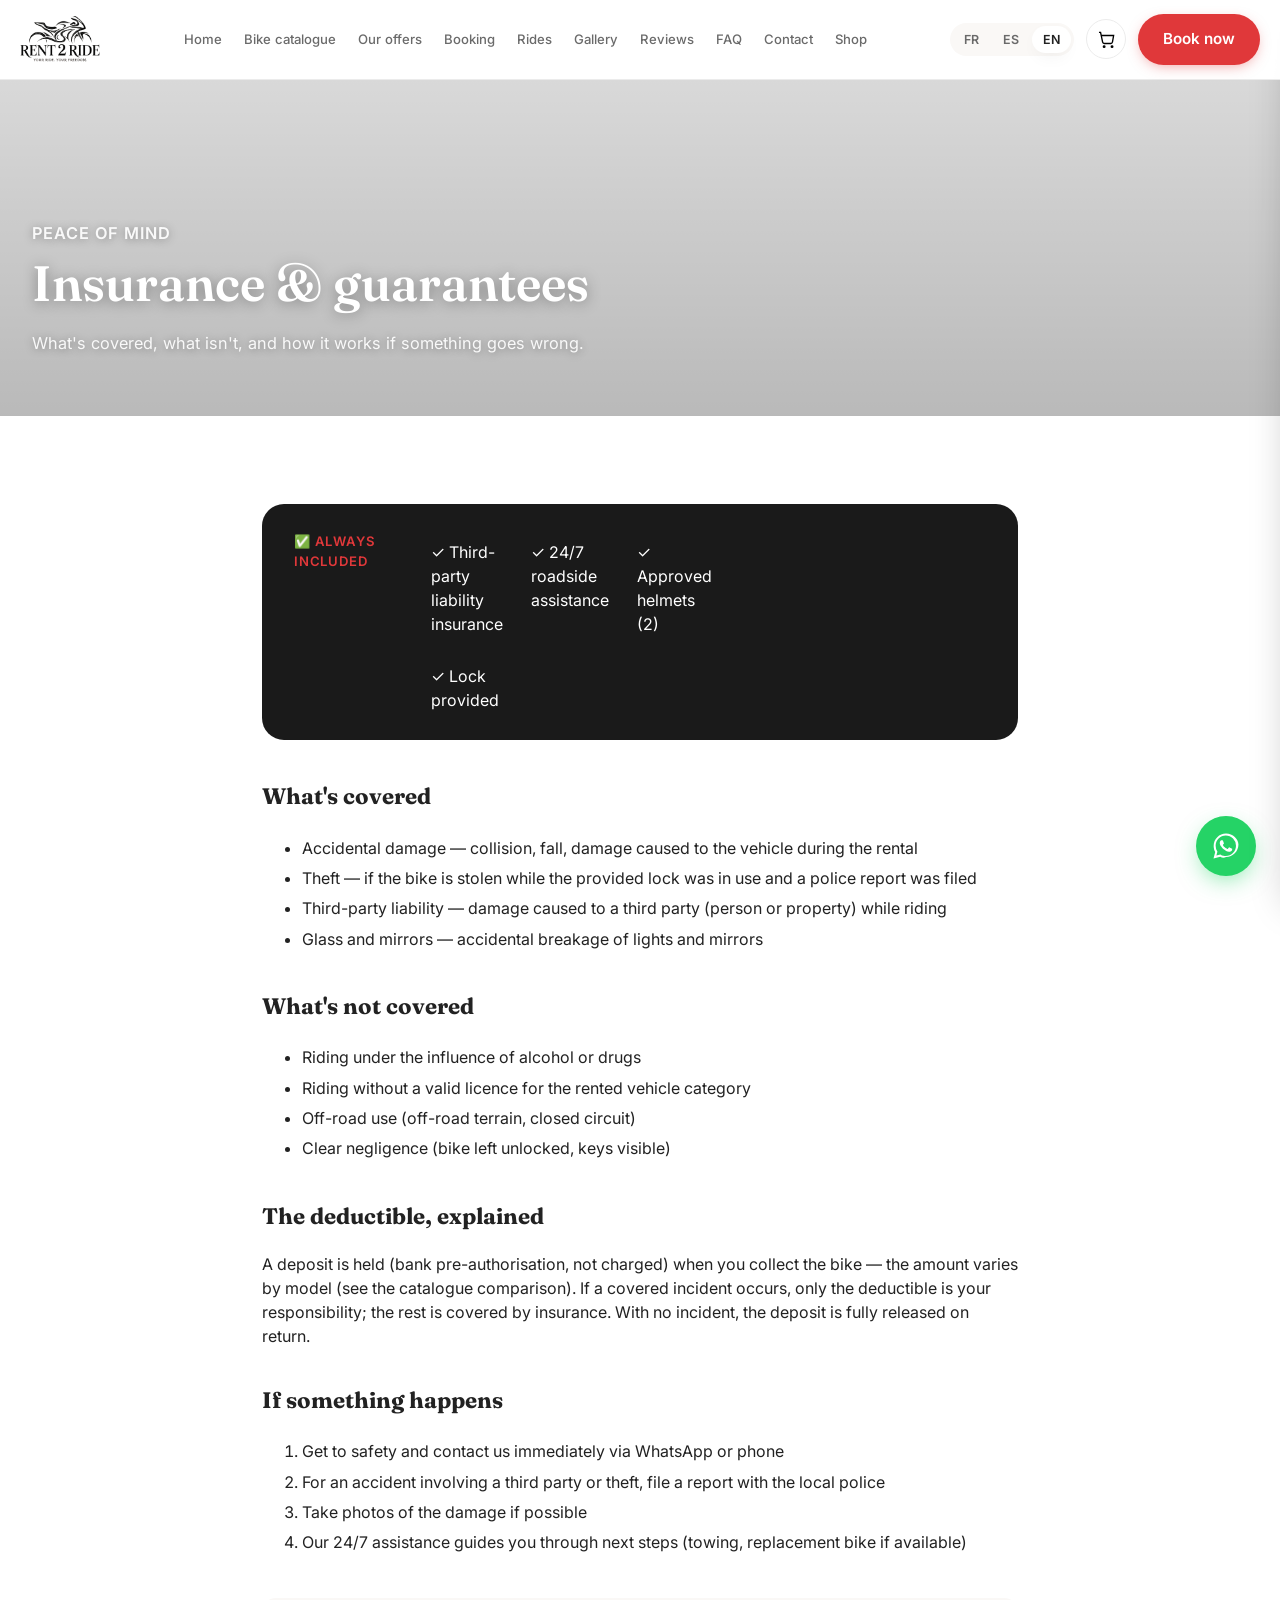
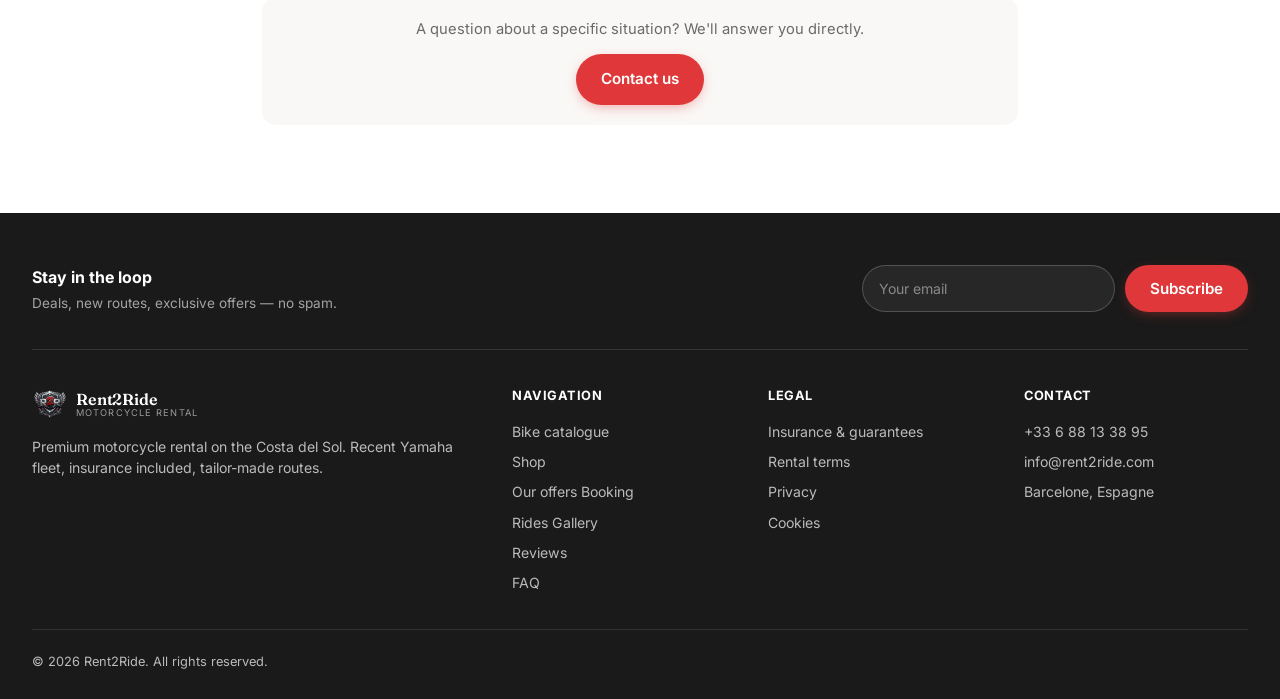
==== commit 10d96f87: "maj" ====
--- a/assurance.html
+++ b/assurance.html
@@ -14,6 +14,24 @@
 <link href="https://fonts.googleapis.com/css2?family=Fraunces:ital,opsz,wght@0,9..144,400;0,9..144,600;1,9..144,500&family=Inter:wght@400;500;600;700&display=swap" rel="stylesheet">
 <link rel="stylesheet" href="./css/base.css">
 <link rel="stylesheet" href="./css/components.css">
+<script type="application/ld+json">
+{
+  "@context": "https://schema.org",
+  "@type": "MotorcycleRental",
+  "name": "Rent2Ride",
+  "description": "Ce qui est couvert par l'assurance incluse avec chaque location de moto Rent2Ride : dommages, vol, franchise, assistance.",
+  "url": "https://motion3d95.github.io/Rent2Ride/assurance.html",
+  "telephone": "+33688133895",
+  "email": "info@rent2ride.com",
+  "address": {
+    "@type": "PostalAddress",
+    "addressLocality": "Barcelone",
+    "addressCountry": "ES"
+  },
+  "priceRange": "89€ - 949€",
+  "openingHours": "Mo-Su 09:00-19:00"
+}
+</script>
 </head>
 <body>
 
@@ -109,6 +127,19 @@
 
 <footer class="site-footer">
   <div class="container">
+    <div class="newsletter-bar">
+      <div>
+        <h5 data-i18n="newsletter_t">Restez informé</h5>
+        <p data-i18n="newsletter_p">Bons plans, nouvelles routes, offres exclusives — pas de spam.</p>
+      </div>
+      <div>
+        <form class="newsletter-form">
+          <input type="email" required placeholder="Votre e-mail" data-i18n-placeholder="newsletter_ph">
+          <button type="submit" class="btn btn-primary" data-i18n="newsletter_btn">S'inscrire</button>
+          <p class="newsletter-success" data-i18n="newsletter_success">Merci ! Vous êtes inscrit.</p>
+        </form>
+      </div>
+    </div>
     <div class="footer-grid">
       <div>
         <div class="logo" style="margin-bottom:14px;">
--- a/css/components.css
+++ b/css/components.css
@@ -552,6 +552,26 @@
    FOOTER
    ========================================================= */
 .site-footer{ background:var(--c-dark); color:rgba(255,255,255,.7); padding:52px 0 28px; font-size:.88rem; }
+
+.newsletter-bar{
+  display:flex; align-items:center; justify-content:space-between; flex-wrap:wrap;
+  gap:18px; padding-bottom:36px; margin-bottom:36px;
+  border-bottom:1px solid rgba(255,255,255,.12);
+}
+.newsletter-bar h5{ color:#fff; font-size:1rem; font-weight:700; margin:0 0 4px; }
+.newsletter-bar p{ margin:0; font-size:.85rem; color:rgba(255,255,255,.6); }
+.newsletter-form{ display:flex; gap:10px; flex-wrap:wrap; }
+.newsletter-form input[type=email]{
+  padding:11px 16px; border-radius:var(--radius-pill); border:1px solid rgba(255,255,255,.2);
+  background:rgba(255,255,255,.06); color:#fff; font-family:var(--f-body); font-size:.88rem;
+  min-width:220px;
+}
+.newsletter-form input[type=email]::placeholder{ color:rgba(255,255,255,.45); }
+.newsletter-form button{ white-space:nowrap; }
+.newsletter-success{ display:none; font-size:.85rem; color:#8FD19E; margin-top:8px; width:100%; }
+.newsletter-success.show{ display:block; }
+@media (max-width:700px){ .newsletter-bar{ flex-direction:column; align-items:flex-start; } .newsletter-form{ width:100%; } .newsletter-form input[type=email]{ flex:1; } }
+
 .footer-grid{ display:grid; grid-template-columns:2fr 1fr 1fr 1fr; gap:32px; margin-bottom:36px; }
 @media (max-width:880px){ .footer-grid{ grid-template-columns:1fr 1fr; } }
 @media (max-width:560px){ .footer-grid{ grid-template-columns:1fr; } }
@@ -1249,26 +1269,6 @@
 .promo-feedback.is-invalid{ color:var(--c-accent); }
 
 /* =========================================================
-   SIGNATURE DE MARQUE (page d'accueil)
-   ========================================================= */
-.brand-signature{
-  background:var(--c-dark);
-  padding:64px 0;
-  text-align:center;
-}
-.brand-signature-logo{
-  max-width:340px; width:100%; height:auto;
-  filter:brightness(0) invert(1); /* logo noir -> blanc, pour ressortir sur fond sombre */
-  opacity:.95;
-}
-.brand-signature-tagline{
-  margin:20px 0 0;
-  font-family:var(--f-display); font-style:italic; font-weight:500;
-  font-size:clamp(1rem, 2vw, 1.25rem);
-  color:rgba(255,255,255,.75);
-}
-
-/* =========================================================
    COMPARATEUR DE MODÈLES (page Catalogue)
    ========================================================= */
 .compare-table td:first-child, .compare-table th:first-child{
@@ -1384,3 +1384,43 @@
 .weather-icon{ font-size:1.8rem; line-height:1; }
 .weather-widget strong{ display:block; font-size:1.05rem; }
 .weather-widget span{ font-size:.8rem; color:var(--c-ink-soft); }
+
+/* =========================================================
+   RENT2RIDE — SIGNATURE DE MARQUE DISCRÈTE
+   ========================================================= */
+
+.brand-signature {
+  height: 44px;
+  background: #171717;
+  display: flex;
+  align-items: center;
+  justify-content: center;
+  padding: 6px 20px;
+}
+
+.brand-signature .container {
+  width: 100%;
+  display: flex;
+  align-items: center;
+  justify-content: center;
+}
+
+.brand-signature-logo {
+  width: 68px;
+  height: auto;
+  max-height: 32px;
+  object-fit: contain;
+  display: block;
+  opacity: .85;
+}
+
+@media (max-width: 768px) {
+  .brand-signature {
+    height: 40px;
+  }
+
+  .brand-signature-logo {
+    width: 58px;
+    max-height: 28px;
+  }
+}
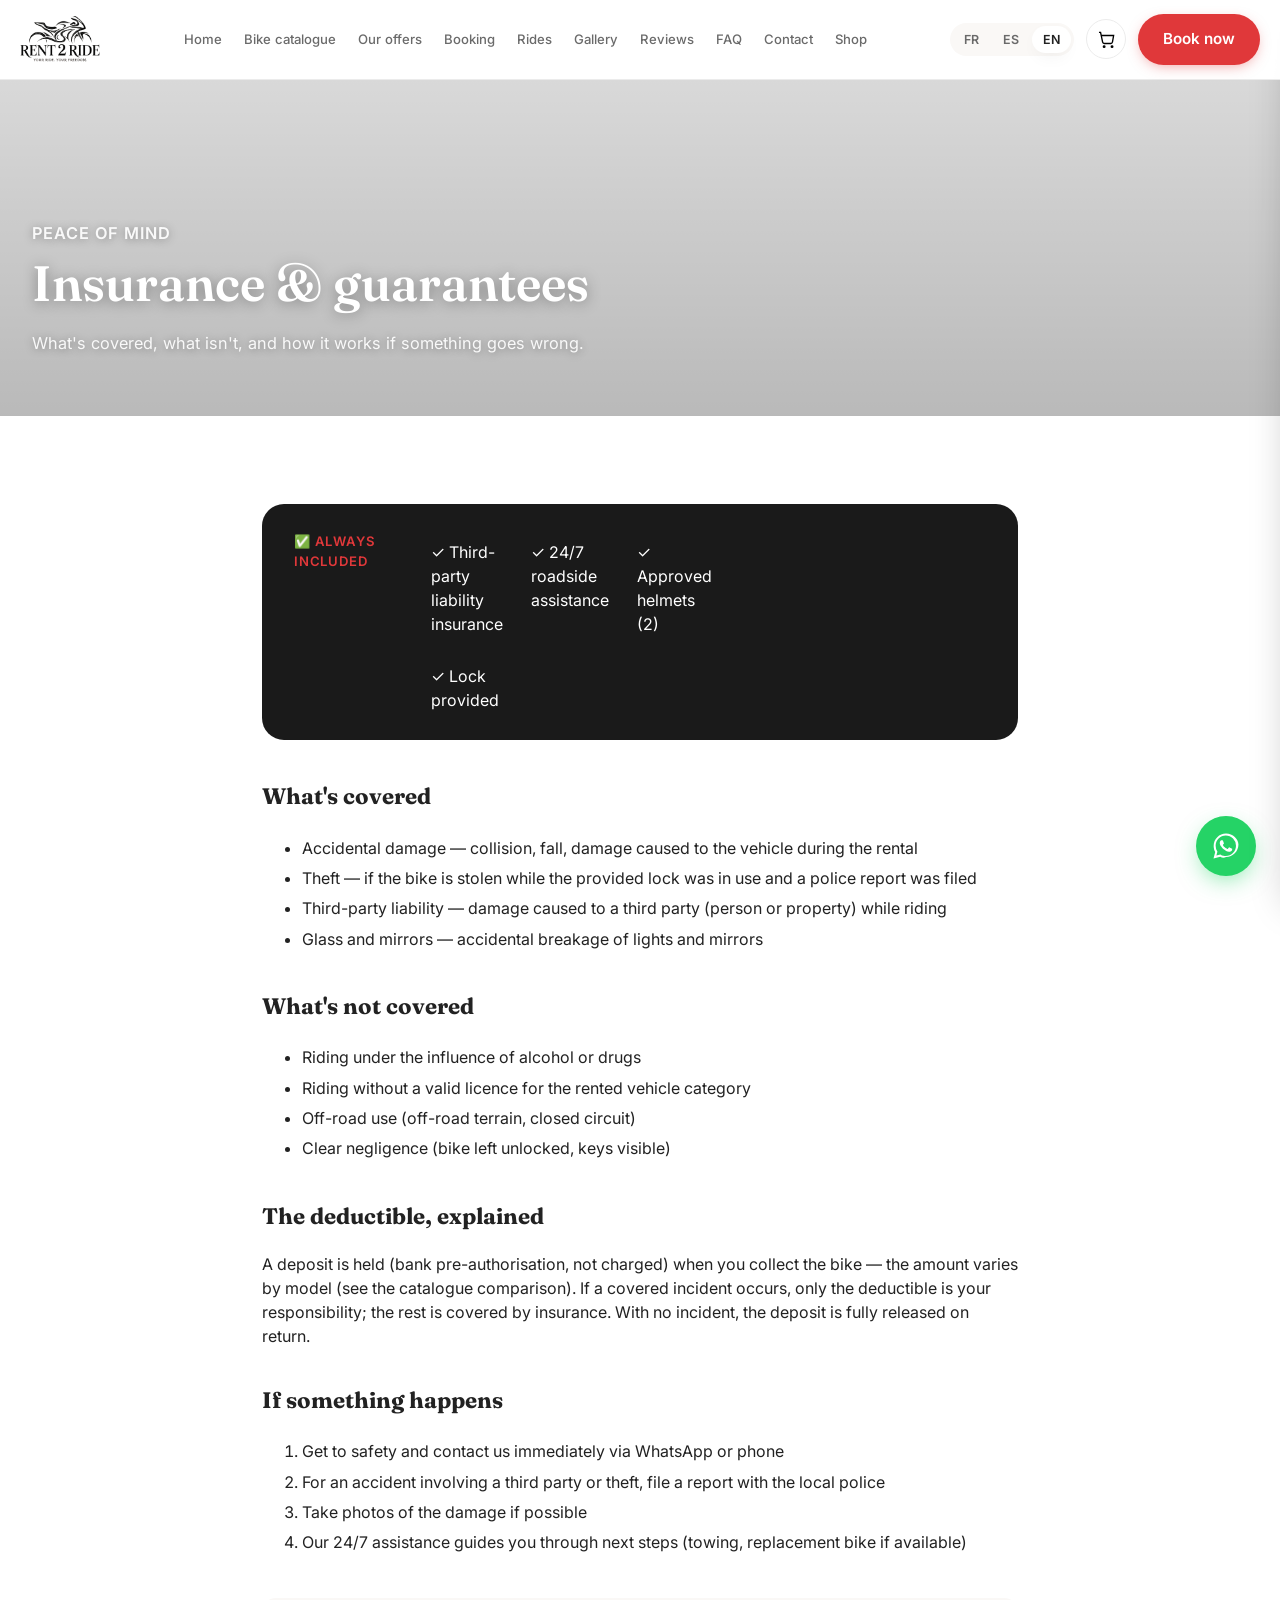
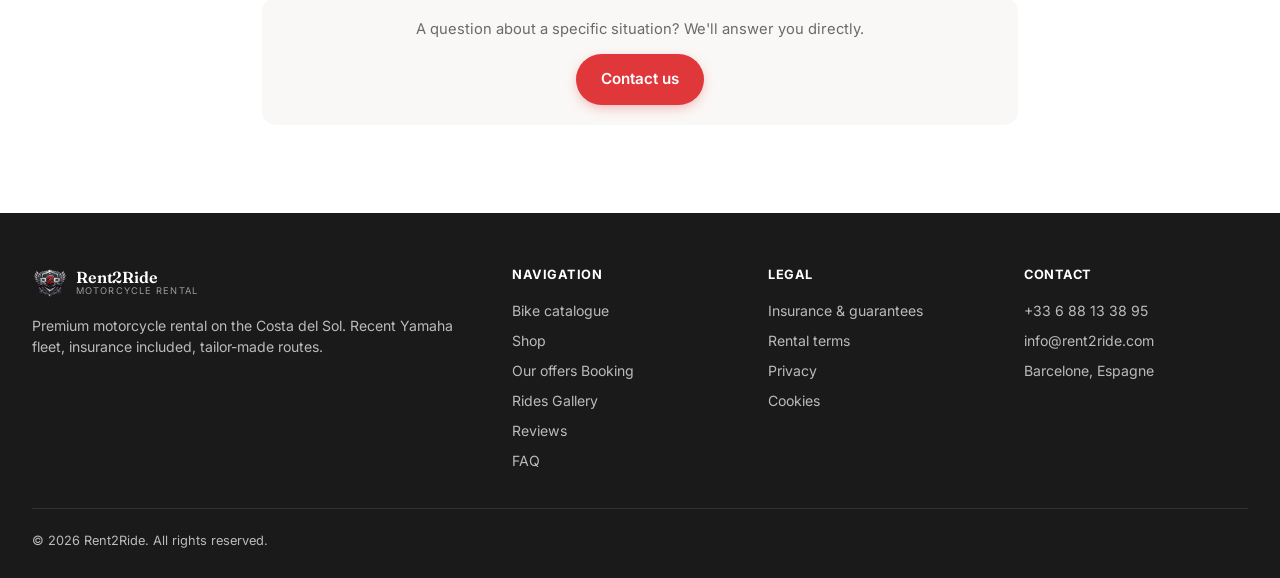
==== commit d12fc7b2: "maj" ====
--- a/assurance.html
+++ b/assurance.html
@@ -14,24 +14,6 @@
 <link href="https://fonts.googleapis.com/css2?family=Fraunces:ital,opsz,wght@0,9..144,400;0,9..144,600;1,9..144,500&family=Inter:wght@400;500;600;700&display=swap" rel="stylesheet">
 <link rel="stylesheet" href="./css/base.css">
 <link rel="stylesheet" href="./css/components.css">
-<script type="application/ld+json">
-{
-  "@context": "https://schema.org",
-  "@type": "MotorcycleRental",
-  "name": "Rent2Ride",
-  "description": "Ce qui est couvert par l'assurance incluse avec chaque location de moto Rent2Ride : dommages, vol, franchise, assistance.",
-  "url": "https://motion3d95.github.io/Rent2Ride/assurance.html",
-  "telephone": "+33688133895",
-  "email": "info@rent2ride.com",
-  "address": {
-    "@type": "PostalAddress",
-    "addressLocality": "Barcelone",
-    "addressCountry": "ES"
-  },
-  "priceRange": "89€ - 949€",
-  "openingHours": "Mo-Su 09:00-19:00"
-}
-</script>
 </head>
 <body>
 
@@ -127,19 +109,6 @@
 
 <footer class="site-footer">
   <div class="container">
-    <div class="newsletter-bar">
-      <div>
-        <h5 data-i18n="newsletter_t">Restez informé</h5>
-        <p data-i18n="newsletter_p">Bons plans, nouvelles routes, offres exclusives — pas de spam.</p>
-      </div>
-      <div>
-        <form class="newsletter-form">
-          <input type="email" required placeholder="Votre e-mail" data-i18n-placeholder="newsletter_ph">
-          <button type="submit" class="btn btn-primary" data-i18n="newsletter_btn">S'inscrire</button>
-          <p class="newsletter-success" data-i18n="newsletter_success">Merci ! Vous êtes inscrit.</p>
-        </form>
-      </div>
-    </div>
     <div class="footer-grid">
       <div>
         <div class="logo" style="margin-bottom:14px;">
--- a/css/components.css
+++ b/css/components.css
@@ -216,11 +216,15 @@
 
 .bike-photo{
   aspect-ratio:4/3;
-  background:
-    var(--bike-img, linear-gradient(135deg,#e8e4de,#c9c2b6));
-  background-size:cover; background-position:center;
+  background:linear-gradient(135deg,#e8e4de,#c9c2b6);
   position:relative;
-}
+  overflow:hidden;
+}
+.bike-photo img.bike-main-img{
+  width:100%; height:100%; object-fit:cover; display:block;
+  transition:transform .4s ease;
+}
+.bike-card:hover .bike-photo img.bike-main-img{ transform:scale(1.06); }
 .bike-badge{
   position:absolute; top:14px; left:14px;
   background:#fff; color:var(--c-ink);
@@ -552,26 +556,6 @@
    FOOTER
    ========================================================= */
 .site-footer{ background:var(--c-dark); color:rgba(255,255,255,.7); padding:52px 0 28px; font-size:.88rem; }
-
-.newsletter-bar{
-  display:flex; align-items:center; justify-content:space-between; flex-wrap:wrap;
-  gap:18px; padding-bottom:36px; margin-bottom:36px;
-  border-bottom:1px solid rgba(255,255,255,.12);
-}
-.newsletter-bar h5{ color:#fff; font-size:1rem; font-weight:700; margin:0 0 4px; }
-.newsletter-bar p{ margin:0; font-size:.85rem; color:rgba(255,255,255,.6); }
-.newsletter-form{ display:flex; gap:10px; flex-wrap:wrap; }
-.newsletter-form input[type=email]{
-  padding:11px 16px; border-radius:var(--radius-pill); border:1px solid rgba(255,255,255,.2);
-  background:rgba(255,255,255,.06); color:#fff; font-family:var(--f-body); font-size:.88rem;
-  min-width:220px;
-}
-.newsletter-form input[type=email]::placeholder{ color:rgba(255,255,255,.45); }
-.newsletter-form button{ white-space:nowrap; }
-.newsletter-success{ display:none; font-size:.85rem; color:#8FD19E; margin-top:8px; width:100%; }
-.newsletter-success.show{ display:block; }
-@media (max-width:700px){ .newsletter-bar{ flex-direction:column; align-items:flex-start; } .newsletter-form{ width:100%; } .newsletter-form input[type=email]{ flex:1; } }
-
 .footer-grid{ display:grid; grid-template-columns:2fr 1fr 1fr 1fr; gap:32px; margin-bottom:36px; }
 @media (max-width:880px){ .footer-grid{ grid-template-columns:1fr 1fr; } }
 @media (max-width:560px){ .footer-grid{ grid-template-columns:1fr; } }
@@ -1269,6 +1253,26 @@
 .promo-feedback.is-invalid{ color:var(--c-accent); }
 
 /* =========================================================
+   SIGNATURE DE MARQUE (page d'accueil)
+   ========================================================= */
+.brand-signature{
+  background:var(--c-dark);
+  padding:64px 0;
+  text-align:center;
+}
+.brand-signature-logo{
+  max-width:340px; width:100%; height:auto;
+  filter:brightness(0) invert(1); /* logo noir -> blanc, pour ressortir sur fond sombre */
+  opacity:.95;
+}
+.brand-signature-tagline{
+  margin:20px 0 0;
+  font-family:var(--f-display); font-style:italic; font-weight:500;
+  font-size:clamp(1rem, 2vw, 1.25rem);
+  color:rgba(255,255,255,.75);
+}
+
+/* =========================================================
    COMPARATEUR DE MODÈLES (page Catalogue)
    ========================================================= */
 .compare-table td:first-child, .compare-table th:first-child{
@@ -1386,41 +1390,31 @@
 .weather-widget span{ font-size:.8rem; color:var(--c-ink-soft); }
 
 /* =========================================================
-   RENT2RIDE — SIGNATURE DE MARQUE DISCRÈTE
-   ========================================================= */
-
-.brand-signature {
-  height: 44px;
-  background: #171717;
-  display: flex;
-  align-items: center;
-  justify-content: center;
-  padding: 6px 20px;
-}
-
-.brand-signature .container {
-  width: 100%;
-  display: flex;
-  align-items: center;
-  justify-content: center;
-}
-
-.brand-signature-logo {
-  width: 68px;
-  height: auto;
-  max-height: 32px;
-  object-fit: contain;
-  display: block;
-  opacity: .85;
-}
-
-@media (max-width: 768px) {
-  .brand-signature {
-    height: 40px;
-  }
-
-  .brand-signature-logo {
-    width: 58px;
-    max-height: 28px;
-  }
-}
+   GALERIE MINIATURES + FICHE TECHNIQUE (page Catalogue)
+   ========================================================= */
+.bike-gallery-thumbs{
+  display:flex; gap:7px; padding:10px 20px 0;
+}
+.bike-thumb{
+  width:62px; height:47px; border-radius:var(--radius-sm);
+  background-size:cover; background-position:center;
+  border:2px solid transparent; cursor:pointer; padding:0;
+  opacity:.6; transition:opacity .2s, border-color .2s, transform .2s;
+}
+.bike-thumb:hover{ opacity:.9; transform:translateY(-2px); }
+.bike-thumb.is-active{ opacity:1; border-color:var(--c-accent); }
+
+.bike-desc{ font-size:.86rem; color:var(--c-ink-soft); line-height:1.55; margin:0; }
+
+.bike-specs-grid{
+  display:grid; grid-template-columns:repeat(4,1fr); gap:10px;
+  background:var(--c-bg-cream); border-radius:var(--radius-sm);
+  padding:12px 10px;
+}
+.bike-specs-grid div{ text-align:center; }
+.bike-specs-grid span{
+  display:block; font-size:.66rem; letter-spacing:.04em; text-transform:uppercase;
+  color:var(--c-ink-faint); margin-bottom:3px;
+}
+.bike-specs-grid strong{ font-size:.86rem; font-weight:700; }
+@media (max-width:480px){ .bike-specs-grid{ grid-template-columns:repeat(2,1fr); } }
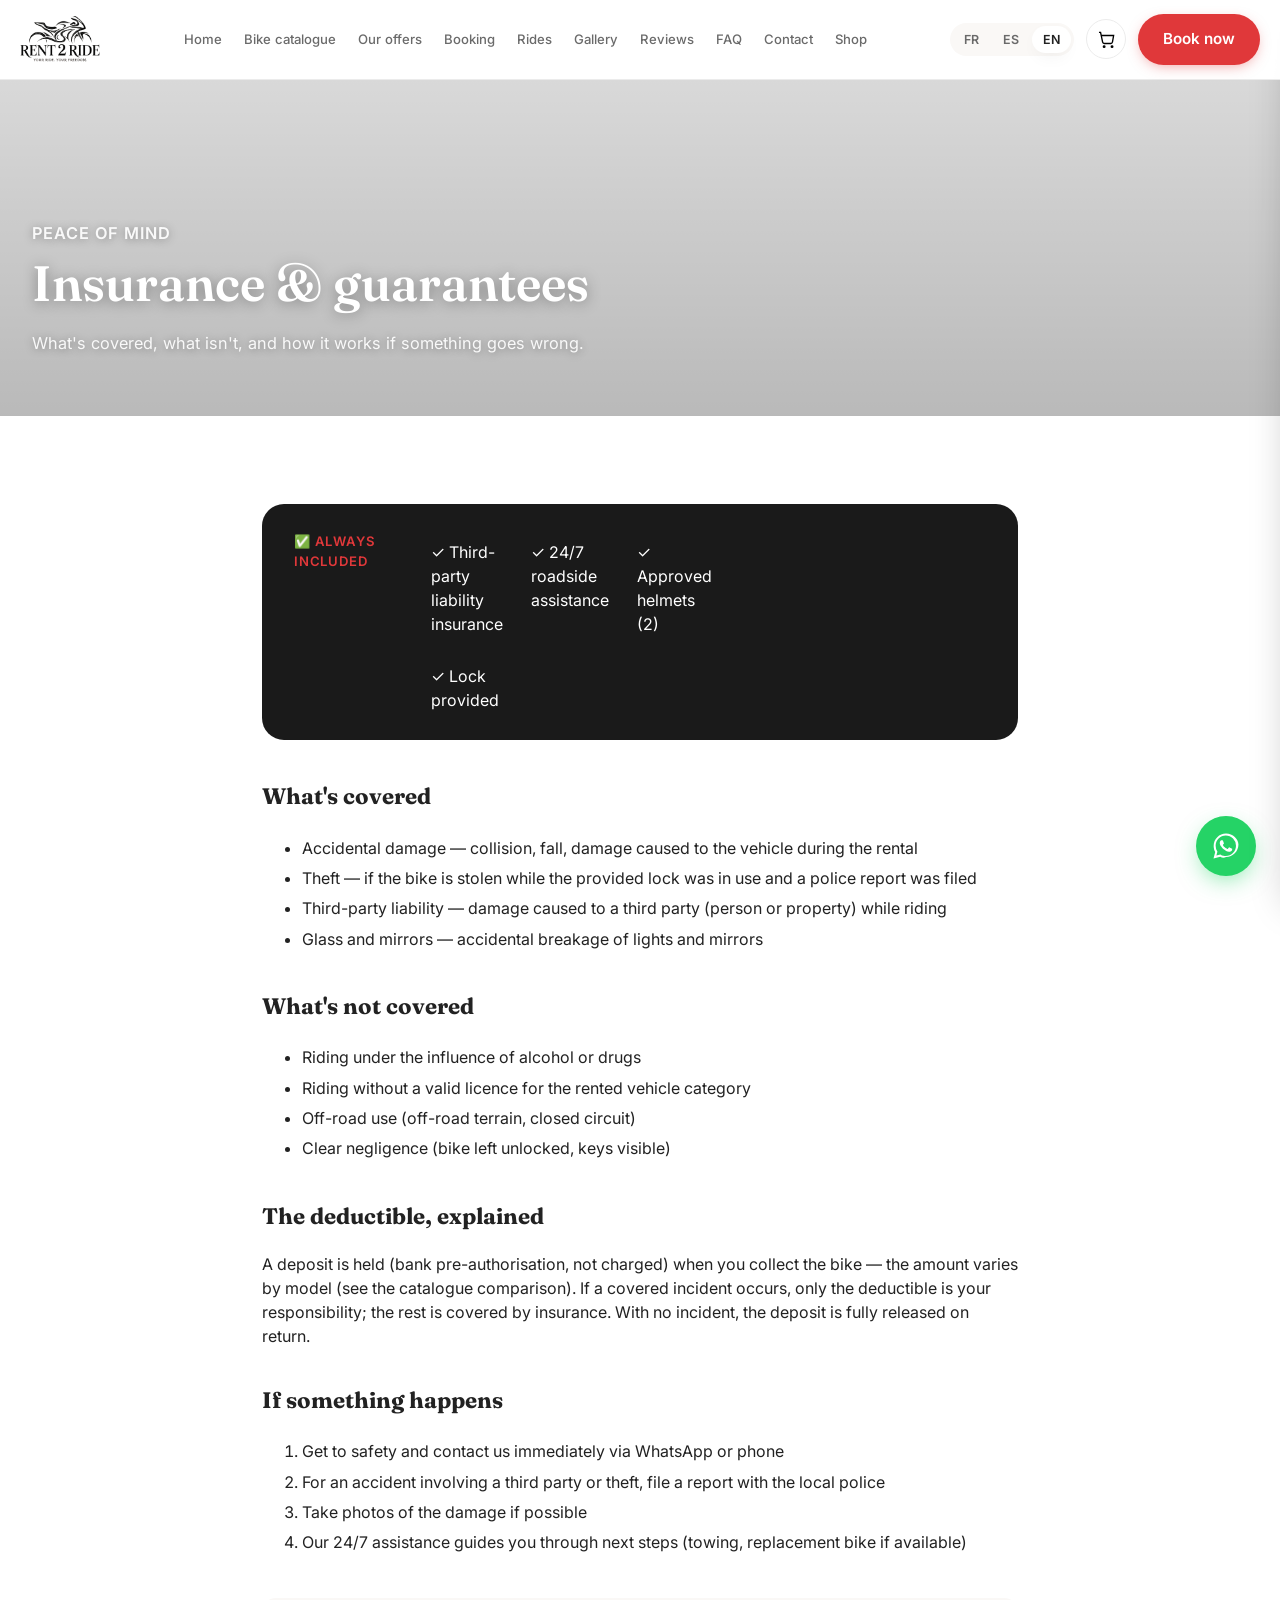
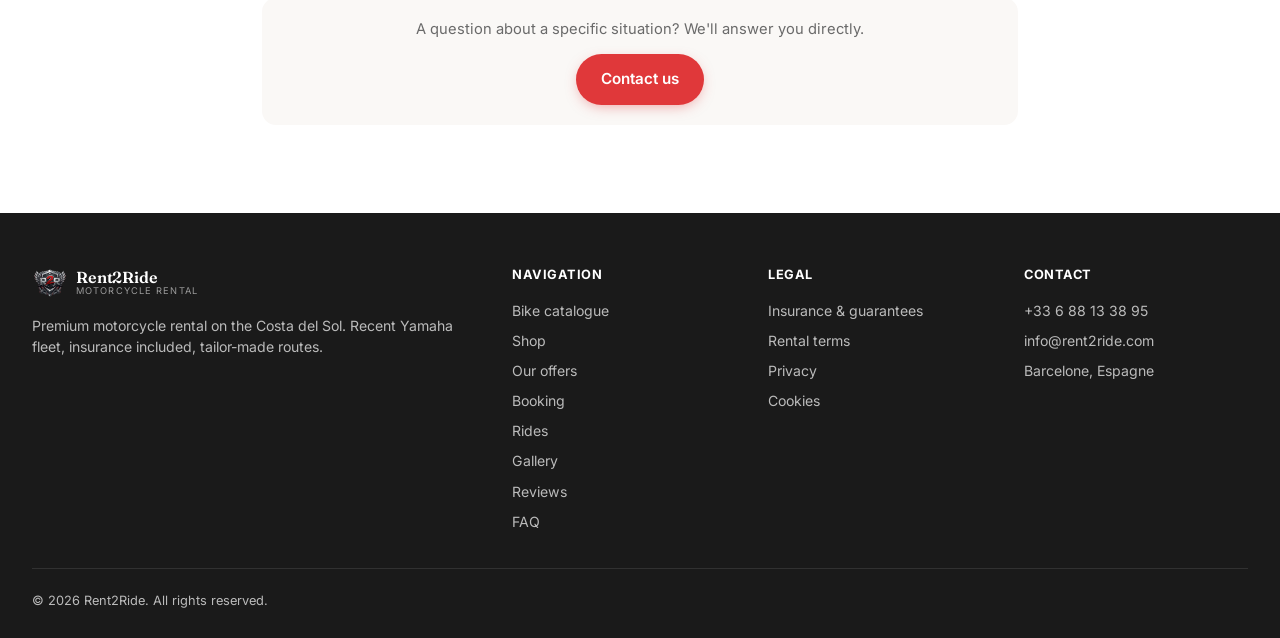
==== commit 416cf2a7: "maj" ====
--- a/assurance.html
+++ b/assurance.html
@@ -122,10 +122,10 @@
         <ul>
           <li><a href="catalogue.html" data-i18n="nav_fleet">Catalogue motos</a></li>
           <li><a href="boutique.html" data-i18n="nav_shop">Boutique</a></li>
-          <li><a href="offres.html" data-i18n="nav_packs">Nos offres</a>
-      <a href="reservation.html" data-i18n="nav_booking">Réservation</a></li>
-          <li><a href="balades.html" data-i18n="nav_rides">Balades</a>
-      <a href="galerie.html" data-i18n="nav_gallery">Galerie</a></li>
+          <li><a href="offres.html" data-i18n="nav_packs">Nos offres</a></li>
+          <li><a href="reservation.html" data-i18n="nav_booking">Réservation</a></li>
+          <li><a href="balades.html" data-i18n="nav_rides">Balades</a></li>
+          <li><a href="galerie.html" data-i18n="nav_gallery">Galerie</a></li>
           <li><a href="avis.html" data-i18n="nav_reviews">Avis clients</a></li>
           <li><a href="faq.html" data-i18n="nav_faq">FAQ</a></li>
         </ul>
--- a/css/components.css
+++ b/css/components.css
@@ -1257,11 +1257,11 @@
    ========================================================= */
 .brand-signature{
   background:var(--c-dark);
-  padding:64px 0;
+  padding:24px 0;
   text-align:center;
 }
 .brand-signature-logo{
-  max-width:340px; width:100%; height:auto;
+  max-width:200px; width:100%; height:auto;
   filter:brightness(0) invert(1); /* logo noir -> blanc, pour ressortir sur fond sombre */
   opacity:.95;
 }
@@ -1418,3 +1418,10 @@
 }
 .bike-specs-grid strong{ font-size:.86rem; font-weight:700; }
 @media (max-width:480px){ .bike-specs-grid{ grid-template-columns:repeat(2,1fr); } }
+
+/* =========================================================
+   CRÉNEAUX HORAIRES COLLECTE/RETOUR (page Réservation)
+   ========================================================= */
+.field-row{ display:flex; gap:14px; }
+.field-row .field{ flex:1; }
+.field-note{ font-size:.78rem; color:var(--c-ink-faint); line-height:1.5; margin:-6px 0 16px; }
